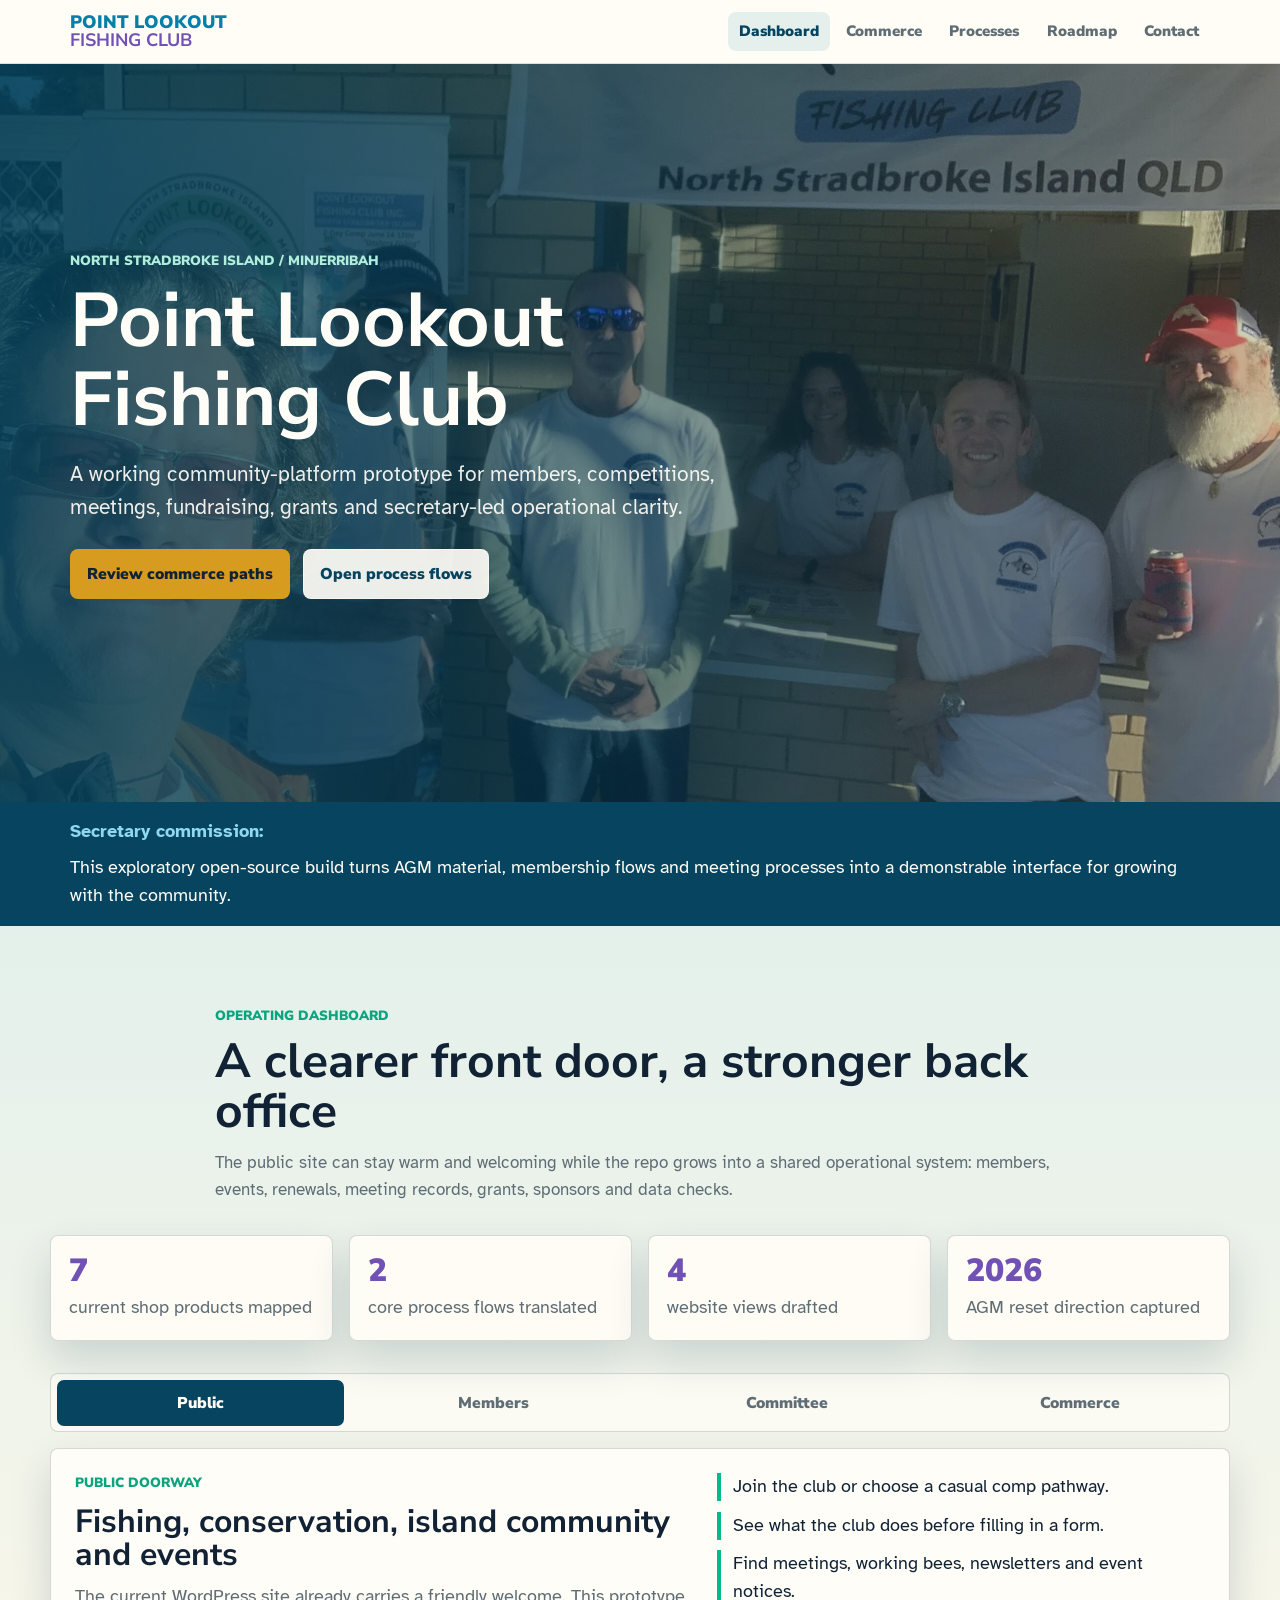
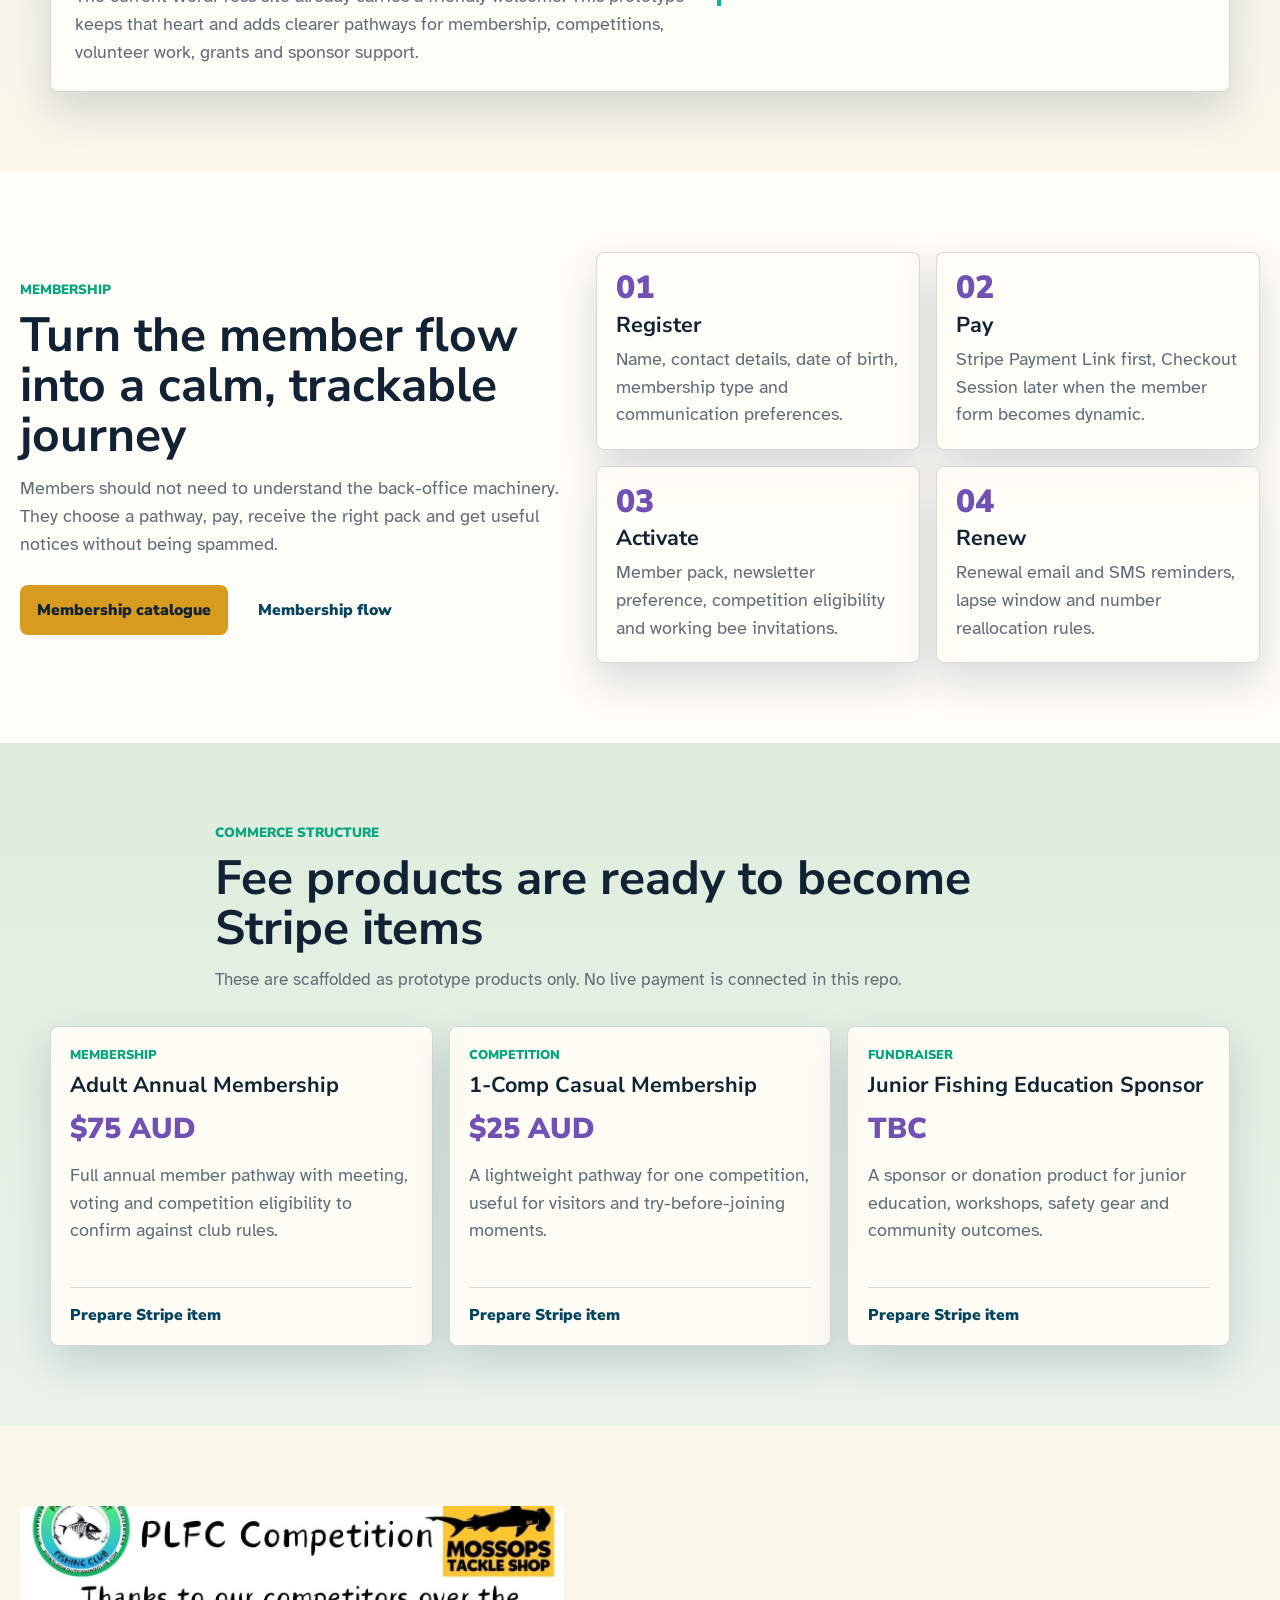
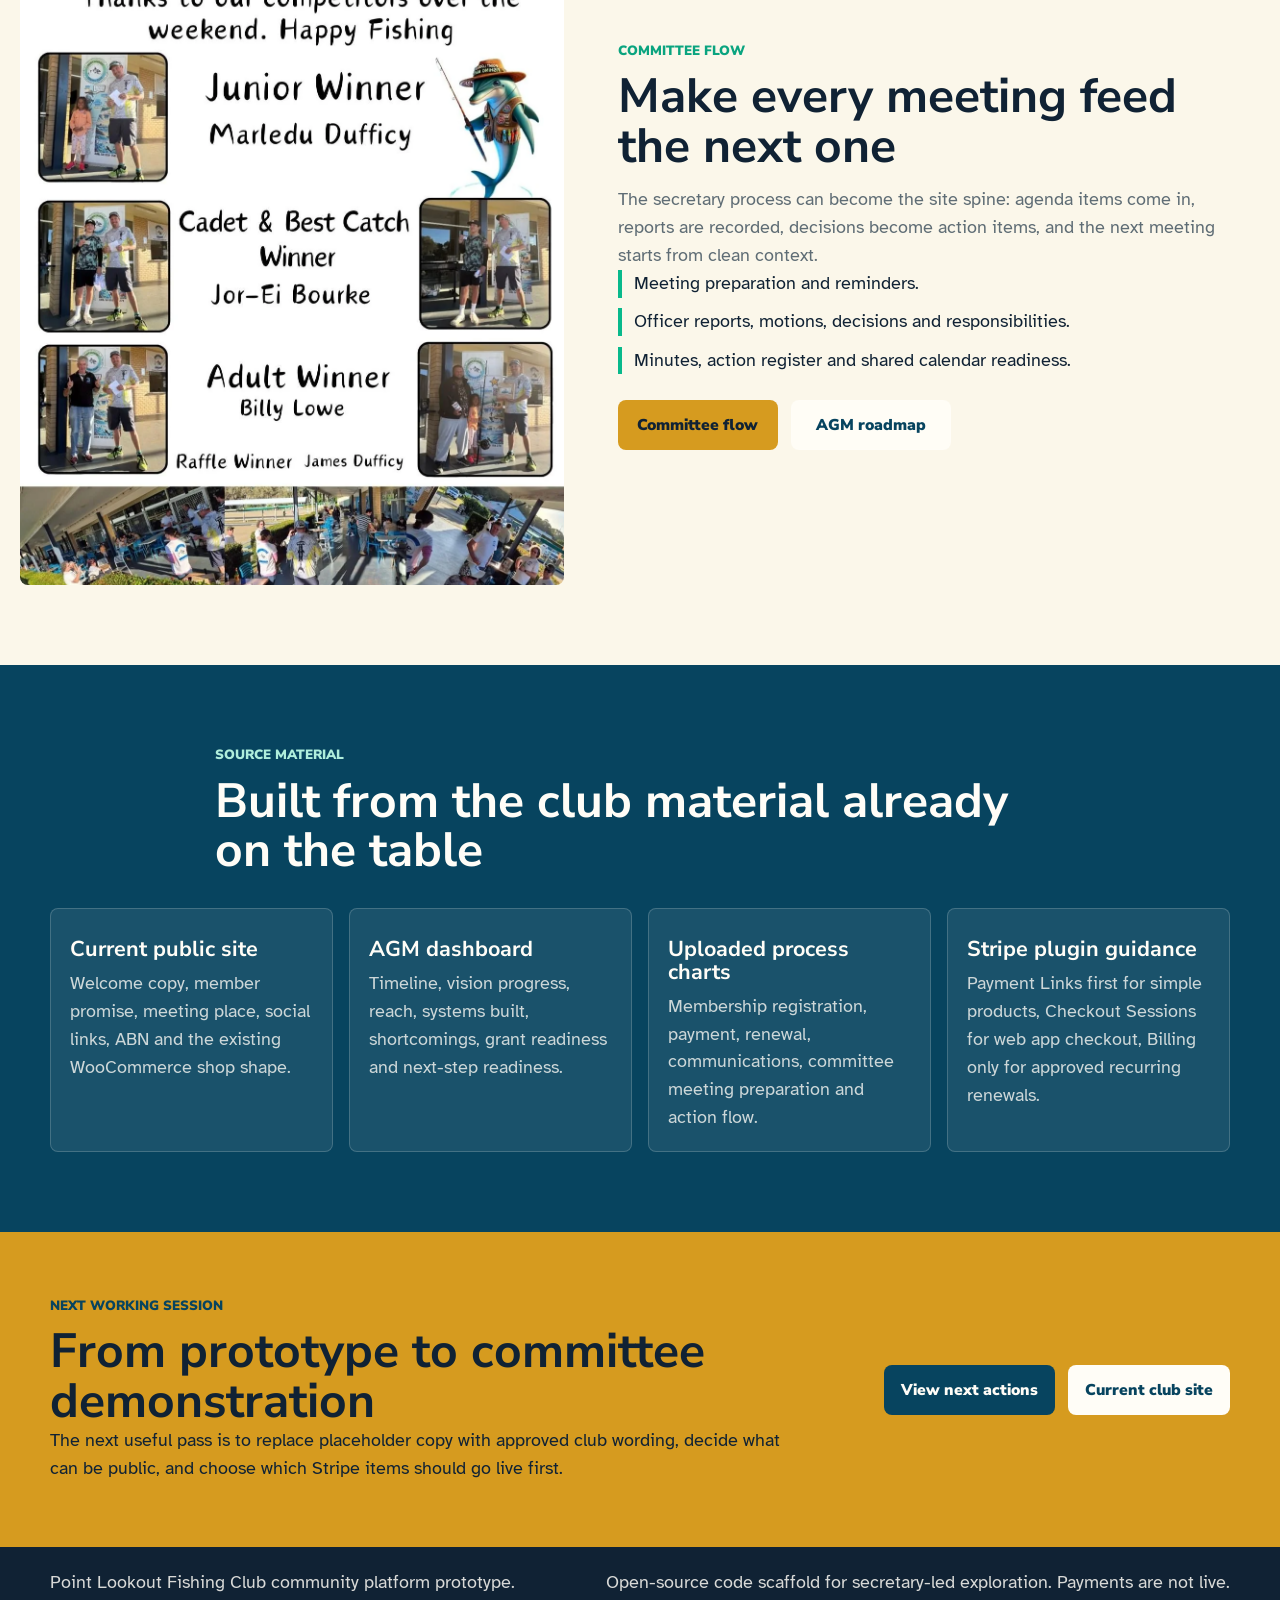
==== index.html @ b1368528 "Initial PLFC community platform prototype" ====
<!doctype html>
<html lang="en-AU">
  <head>
    <meta charset="utf-8">
    <meta name="viewport" content="width=device-width, initial-scale=1">
    <meta name="description" content="Exploratory open-source website prototype for Point Lookout Fishing Club, built around member journeys, committee flows, AGM data and Stripe-ready commerce pathways.">
    <meta property="og:title" content="Point Lookout Fishing Club Community Platform">
    <meta property="og:description" content="A daylight ocean and island governance prototype for membership, competitions, meetings, fundraising and community growth.">
    <meta property="og:image" content="assets/club-competition-morning.webp">
    <title>Point Lookout Fishing Club | Community Platform Prototype</title>
    <link rel="preconnect" href="https://fonts.googleapis.com">
    <link rel="preconnect" href="https://fonts.gstatic.com" crossorigin>
    <link href="https://fonts.googleapis.com/css2?family=Atkinson+Hyperlegible:wght@400;700&family=Nunito+Sans:wght@700;800;900&display=swap" rel="stylesheet">
    <link rel="stylesheet" href="styles.css">
  </head>
  <body>
    <a class="skip-link" href="#main">Skip to content</a>

    <header class="site-header">
      <nav class="nav" aria-label="Main navigation">
        <a class="brand-mark" href="index.html" aria-label="Point Lookout Fishing Club home">
          <span>Point Lookout</span>
          <strong>Fishing Club</strong>
        </a>
        <button class="nav-toggle" type="button" aria-expanded="false" aria-controls="nav-links">
          Menu
        </button>
        <div class="nav-links" id="nav-links">
          <a aria-current="page" href="index.html">Dashboard</a>
          <a href="commerce.html">Commerce</a>
          <a href="processes.html">Processes</a>
          <a href="roadmap.html">Roadmap</a>
          <a href="#contact">Contact</a>
        </div>
      </nav>
    </header>

    <main id="main">
      <section class="hero" aria-labelledby="hero-title">
        <img class="hero-image" src="assets/club-competition-morning.webp" alt="Point Lookout Fishing Club competition photo near the water" width="1800" height="1350">
        <div class="hero-shade" aria-hidden="true"></div>
        <div class="hero-copy">
          <p class="eyebrow">North Stradbroke Island / Minjerribah</p>
          <h1 id="hero-title">Point Lookout Fishing Club</h1>
          <p class="hero-lede">
            A working community-platform prototype for members, competitions, meetings, fundraising, grants and secretary-led operational clarity.
          </p>
          <div class="hero-actions" aria-label="Primary actions">
            <a class="button primary" href="commerce.html">Review commerce paths</a>
            <a class="button secondary" href="processes.html">Open process flows</a>
          </div>
        </div>
      </section>

      <section class="intro-band" aria-label="Prototype commission note">
        <div>
          <strong>Secretary commission:</strong>
          <span>This exploratory open-source build turns AGM material, membership flows and meeting processes into a demonstrable interface for growing with the community.</span>
        </div>
      </section>

      <section class="section dashboard-section" id="dashboard" aria-labelledby="dashboard-title">
        <div class="section-heading">
          <p class="eyebrow">Operating dashboard</p>
          <h2 id="dashboard-title">A clearer front door, a stronger back office</h2>
          <p>
            The public site can stay warm and welcoming while the repo grows into a shared operational system: members, events, renewals, meeting records, grants, sponsors and data checks.
          </p>
        </div>

        <div class="metric-strip" aria-label="Prototype summary metrics">
          <article>
            <span>7</span>
            <p>current shop products mapped</p>
          </article>
          <article>
            <span>2</span>
            <p>core process flows translated</p>
          </article>
          <article>
            <span>4</span>
            <p>website views drafted</p>
          </article>
          <article>
            <span>2026</span>
            <p>AGM reset direction captured</p>
          </article>
        </div>

        <div class="view-tabs" role="tablist" aria-label="Prototype views">
          <button id="tab-public" class="is-active" type="button" role="tab" aria-selected="true" aria-controls="view-public" data-view-tab="public">Public</button>
          <button id="tab-members" type="button" role="tab" aria-selected="false" aria-controls="view-members" data-view-tab="members">Members</button>
          <button id="tab-committee" type="button" role="tab" aria-selected="false" aria-controls="view-committee" data-view-tab="committee">Committee</button>
          <button id="tab-commerce" type="button" role="tab" aria-selected="false" aria-controls="view-commerce" data-view-tab="commerce">Commerce</button>
        </div>

        <div class="prototype-panels">
          <section id="view-public" class="prototype-panel" role="tabpanel" aria-labelledby="tab-public" data-view-panel="public">
            <div>
              <p class="eyebrow">Public doorway</p>
              <h3>Fishing, conservation, island community and events</h3>
              <p>
                The current WordPress site already carries a friendly welcome. This prototype keeps that heart and adds clearer pathways for membership, competitions, volunteer work, grants and sponsor support.
              </p>
            </div>
            <ul class="signal-list">
              <li>Join the club or choose a casual comp pathway.</li>
              <li>See what the club does before filling in a form.</li>
              <li>Find meetings, working bees, newsletters and event notices.</li>
            </ul>
          </section>

          <section id="view-members" class="prototype-panel" role="tabpanel" aria-labelledby="tab-members" data-view-panel="members" hidden>
            <div>
              <p class="eyebrow">Member journey</p>
              <h3>Registration, payment, profile, renewal and notices</h3>
              <p>
                The membership flow chart becomes a website journey: collect the right details once, take payment clearly, trigger the correct pack, and prepare renewals without manual chasing.
              </p>
            </div>
            <ul class="signal-list">
              <li>Adult, cadet, junior, social and casual comp pathways.</li>
              <li>Email and SMS readiness for renewals, birthday offers and meeting notices.</li>
              <li>Preferences for newsletters, volunteering and working bees.</li>
            </ul>
          </section>

          <section id="view-committee" class="prototype-panel" role="tabpanel" aria-labelledby="tab-committee" data-view-panel="committee" hidden>
            <div>
              <p class="eyebrow">Committee rhythm</p>
              <h3>Agenda, recording, minutes, actions and next meeting</h3>
              <p>
                The meeting flow becomes a repeatable secretary system: prepare the agenda, remind people, record decisions, assign responsibility and carry actions into the next meeting.
              </p>
            </div>
            <ul class="signal-list">
              <li>Agenda intake and previous minutes review.</li>
              <li>Quorum, reports, motions, decisions and action items.</li>
              <li>Shared calendar, task register and meeting pack path.</li>
            </ul>
          </section>

          <section id="view-commerce" class="prototype-panel" role="tabpanel" aria-labelledby="tab-commerce" data-view-panel="commerce" hidden>
            <div>
              <p class="eyebrow">Stripe-ready commerce</p>
              <h3>Memberships, comp fees, fundraisers and merch</h3>
              <p>
                The first commerce layer is intentionally simple: prepare clear products and Payment Link placeholders now, then add Checkout Sessions when forms and member records are ready.
              </p>
            </div>
            <ul class="signal-list">
              <li>Membership and casual competition products mapped from the current shop.</li>
              <li>Fundraising and merchandise pages ready for Stripe Prices.</li>
              <li>Renewals can grow into Billing subscriptions if the club wants automatic annual renewal.</li>
            </ul>
          </section>
        </div>
      </section>

      <section class="section split-section pale" aria-labelledby="member-title">
        <div class="split-copy">
          <p class="eyebrow">Membership</p>
          <h2 id="member-title">Turn the member flow into a calm, trackable journey</h2>
          <p>
            Members should not need to understand the back-office machinery. They choose a pathway, pay, receive the right pack and get useful notices without being spammed.
          </p>
          <div class="inline-actions">
            <a class="button primary" href="commerce.html#memberships">Membership catalogue</a>
            <a class="button secondary" href="processes.html#membership-flow">Membership flow</a>
          </div>
        </div>
        <div class="journey-steps" aria-label="Member journey summary">
          <article>
            <span>01</span>
            <h3>Register</h3>
            <p>Name, contact details, date of birth, membership type and communication preferences.</p>
          </article>
          <article>
            <span>02</span>
            <h3>Pay</h3>
            <p>Stripe Payment Link first, Checkout Session later when the member form becomes dynamic.</p>
          </article>
          <article>
            <span>03</span>
            <h3>Activate</h3>
            <p>Member pack, newsletter preference, competition eligibility and working bee invitations.</p>
          </article>
          <article>
            <span>04</span>
            <h3>Renew</h3>
            <p>Renewal email and SMS reminders, lapse window and number reallocation rules.</p>
          </article>
        </div>
      </section>

      <section class="section commerce-preview" aria-labelledby="commerce-title">
        <div class="section-heading">
          <p class="eyebrow">Commerce structure</p>
          <h2 id="commerce-title">Fee products are ready to become Stripe items</h2>
          <p>
            These are scaffolded as prototype products only. No live payment is connected in this repo.
          </p>
        </div>
        <div class="price-grid">
          <article class="price-item">
            <p class="category">Membership</p>
            <h3>Adult Annual Membership</h3>
            <p class="price">$75 AUD</p>
            <p>Full annual member pathway with meeting, voting and competition eligibility to confirm against club rules.</p>
            <button class="text-button" type="button" data-commerce-open data-product="Adult Annual Membership" data-price="$75 AUD" data-mode="Payment Link or Checkout Session" data-note="Map to a one-time Stripe Price first. Add Billing later only if annual auto-renewal is approved.">Prepare Stripe item</button>
          </article>
          <article class="price-item">
            <p class="category">Competition</p>
            <h3>1-Comp Casual Membership</h3>
            <p class="price">$25 AUD</p>
            <p>A lightweight pathway for one competition, useful for visitors and try-before-joining moments.</p>
            <button class="text-button" type="button" data-commerce-open data-product="1-Comp Casual Membership" data-price="$25 AUD" data-mode="Payment Link" data-note="Good first Stripe Payment Link candidate because it is simple and low-friction.">Prepare Stripe item</button>
          </article>
          <article class="price-item">
            <p class="category">Fundraiser</p>
            <h3>Junior Fishing Education Sponsor</h3>
            <p class="price">TBC</p>
            <p>A sponsor or donation product for junior education, workshops, safety gear and community outcomes.</p>
            <button class="text-button" type="button" data-commerce-open data-product="Junior Fishing Education Sponsor" data-price="Amount TBC" data-mode="Payment Link with adjustable donation option" data-note="Can start as fixed tiers, then become a donation-style Checkout Session when backend support is added.">Prepare Stripe item</button>
          </article>
        </div>
      </section>

      <section class="section split-section" aria-labelledby="meetings-title">
        <figure class="image-panel">
          <img src="assets/club-wrap-up.webp" alt="Point Lookout Fishing Club wrap-up visual" width="1131" height="1600" loading="lazy">
        </figure>
        <div class="split-copy">
          <p class="eyebrow">Committee flow</p>
          <h2 id="meetings-title">Make every meeting feed the next one</h2>
          <p>
            The secretary process can become the site spine: agenda items come in, reports are recorded, decisions become action items, and the next meeting starts from clean context.
          </p>
          <ul class="check-list">
            <li>Meeting preparation and reminders.</li>
            <li>Officer reports, motions, decisions and responsibilities.</li>
            <li>Minutes, action register and shared calendar readiness.</li>
          </ul>
          <div class="inline-actions">
            <a class="button primary" href="processes.html#meeting-flow">Committee flow</a>
            <a class="button secondary" href="roadmap.html">AGM roadmap</a>
          </div>
        </div>
      </section>

      <section class="section evidence-band" aria-labelledby="evidence-title">
        <div class="section-heading">
          <p class="eyebrow">Source material</p>
          <h2 id="evidence-title">Built from the club material already on the table</h2>
        </div>
        <div class="evidence-grid">
          <article>
            <h3>Current public site</h3>
            <p>Welcome copy, member promise, meeting place, social links, ABN and the existing WooCommerce shop shape.</p>
          </article>
          <article>
            <h3>AGM dashboard</h3>
            <p>Timeline, vision progress, reach, systems built, shortcomings, grant readiness and next-step readiness.</p>
          </article>
          <article>
            <h3>Uploaded process charts</h3>
            <p>Membership registration, payment, renewal, communications, committee meeting preparation and action flow.</p>
          </article>
          <article>
            <h3>Stripe plugin guidance</h3>
            <p>Payment Links first for simple products, Checkout Sessions for web app checkout, Billing only for approved recurring renewals.</p>
          </article>
        </div>
      </section>

      <section class="contact-section" id="contact" aria-labelledby="contact-title">
        <div>
          <p class="eyebrow">Next working session</p>
          <h2 id="contact-title">From prototype to committee demonstration</h2>
          <p>
            The next useful pass is to replace placeholder copy with approved club wording, decide what can be public, and choose which Stripe items should go live first.
          </p>
        </div>
        <div class="contact-actions">
          <a class="button primary" href="roadmap.html#next-actions">View next actions</a>
          <a class="button secondary" href="https://pointlookoutfishingclub.com" target="_blank" rel="noopener noreferrer">Current club site</a>
        </div>
      </section>
    </main>

    <dialog class="commerce-dialog" id="commerce-dialog" aria-labelledby="commerce-dialog-title">
      <form method="dialog" class="dialog-panel">
        <button class="dialog-close" value="close" aria-label="Close commerce setup note">x</button>
        <p class="eyebrow">Stripe setup note</p>
        <h2 id="commerce-dialog-title">Product</h2>
        <p class="dialog-price" id="commerce-dialog-price"></p>
        <p id="commerce-dialog-mode"></p>
        <p id="commerce-dialog-note"></p>
        <div class="inline-actions">
          <a class="button primary" href="commerce.html">Open commerce page</a>
          <button class="button secondary" type="button" data-copy-commerce>Copy setup note</button>
        </div>
      </form>
    </dialog>

    <footer class="site-footer">
      <p>Point Lookout Fishing Club community platform prototype.</p>
      <p>Open-source code scaffold for secretary-led exploration. Payments are not live.</p>
    </footer>

    <button class="to-top" type="button" data-to-top aria-label="Back to top">Top</button>
    <script src="script.js"></script>
  </body>
</html>
---- styles.css ----
:root {
  --ink: #102234;
  --deep-ocean: #07445f;
  --ocean: #047fa8;
  --sky: #8fd8ee;
  --reef: #0aa47f;
  --emerald: #08b98b;
  --floral: #507f59;
  --purple: #7251b5;
  --gold: #d69b1f;
  --sand: #fbf7ea;
  --shell: #fffdf7;
  --titanium: #5f6d75;
  --line: rgba(16, 34, 52, 0.16);
  --shadow: 0 18px 42px rgba(9, 46, 65, 0.16);
  --heading: "Nunito Sans", "Avenir Next", Arial, sans-serif;
  --body: "Atkinson Hyperlegible", "Source Sans 3", Arial, sans-serif;
  --max-width: 1180px;
}

* {
  box-sizing: border-box;
}

html {
  scroll-behavior: smooth;
}

body {
  margin: 0;
  background: var(--sand);
  color: var(--ink);
  font-family: var(--body);
  font-size: 18px;
  line-height: 1.55;
}

body::selection {
  background: var(--gold);
  color: var(--ink);
}

img {
  display: block;
  height: auto;
  max-width: 100%;
}

a {
  color: inherit;
}

[hidden] {
  display: none !important;
}

.skip-link {
  background: var(--gold);
  color: var(--ink);
  font-weight: 700;
  left: 1rem;
  padding: 0.7rem 0.9rem;
  position: absolute;
  top: -4rem;
  z-index: 30;
}

.skip-link:focus {
  top: 1rem;
}

.site-header {
  background: rgba(255, 253, 247, 0.94);
  border-bottom: 1px solid rgba(16, 34, 52, 0.14);
  position: sticky;
  top: 0;
  z-index: 20;
}

.nav {
  align-items: center;
  display: flex;
  gap: 1.2rem;
  justify-content: space-between;
  margin: 0 auto;
  max-width: var(--max-width);
  padding: 0.75rem 1.25rem;
}

.brand-mark {
  color: var(--ink);
  display: grid;
  font-family: var(--heading);
  font-weight: 900;
  line-height: 0.96;
  text-decoration: none;
  text-transform: uppercase;
}

.brand-mark span {
  color: var(--ocean);
}

.brand-mark strong {
  color: var(--purple);
}

.nav-links {
  align-items: center;
  display: flex;
  flex-wrap: wrap;
  gap: 0.3rem;
}

.nav-links a {
  border-radius: 8px;
  color: var(--titanium);
  font-family: var(--heading);
  font-size: 0.94rem;
  font-weight: 900;
  padding: 0.5rem 0.7rem;
  text-decoration: none;
}

.nav-links a:hover,
.nav-links a:focus,
.nav-links a[aria-current="page"] {
  background: rgba(4, 127, 168, 0.1);
  color: var(--deep-ocean);
}

.nav-toggle {
  background: var(--shell);
  border: 1px solid var(--line);
  border-radius: 8px;
  color: var(--ink);
  display: none;
  font-family: var(--heading);
  font-weight: 900;
  padding: 0.55rem 0.8rem;
}

.hero {
  align-items: center;
  display: grid;
  min-height: 82svh;
  overflow: hidden;
  position: relative;
}

.hero-image,
.hero-shade {
  height: 100%;
  inset: 0;
  position: absolute;
  width: 100%;
}

.hero-image {
  object-fit: cover;
}

.hero-shade {
  background:
    linear-gradient(90deg, rgba(4, 68, 95, 0.82), rgba(4, 68, 95, 0.45) 48%, rgba(251, 247, 234, 0.12)),
    linear-gradient(0deg, rgba(16, 34, 52, 0.32), rgba(16, 34, 52, 0.12));
}

.hero-copy {
  color: var(--shell);
  margin: 0 auto;
  max-width: var(--max-width);
  padding: 5rem 1.25rem 6rem;
  position: relative;
  width: 100%;
  z-index: 1;
}

.hero-copy > * {
  max-width: 700px;
}

.eyebrow {
  color: var(--reef);
  font-family: var(--heading);
  font-size: 0.84rem;
  font-weight: 900;
  letter-spacing: 0;
  margin: 0 0 0.65rem;
  text-transform: uppercase;
}

.hero .eyebrow,
.page-hero .eyebrow {
  color: #afeedc;
}

h1,
h2,
h3 {
  font-family: var(--heading);
  letter-spacing: 0;
  line-height: 1.04;
  margin: 0;
}

h1 {
  font-size: 4.75rem;
}

h2 {
  font-size: 3rem;
}

h3 {
  font-size: 1.35rem;
}

p {
  margin: 0;
}

.hero-lede {
  color: rgba(255, 253, 247, 0.92);
  font-size: 1.32rem;
  margin-top: 1.1rem;
}

.hero-actions,
.inline-actions {
  align-items: center;
  display: flex;
  flex-wrap: wrap;
  gap: 0.8rem;
  margin-top: 1.6rem;
}

.button {
  align-items: center;
  border: 1px solid transparent;
  border-radius: 8px;
  cursor: pointer;
  display: inline-flex;
  font-family: var(--heading);
  font-size: 0.98rem;
  font-weight: 900;
  justify-content: center;
  min-height: 48px;
  min-width: 10rem;
  padding: 0.75rem 1rem;
  text-decoration: none;
}

.button.primary {
  background: var(--gold);
  color: var(--ink);
}

.button.secondary {
  background: rgba(255, 253, 247, 0.92);
  border-color: rgba(255, 253, 247, 0.55);
  color: var(--deep-ocean);
}

.button:hover,
.button:focus,
.text-button:hover,
.text-button:focus {
  transform: translateY(-1px);
}

.intro-band {
  background: var(--deep-ocean);
  color: var(--shell);
}

.intro-band div {
  align-items: center;
  display: flex;
  flex-wrap: wrap;
  gap: 0.5rem;
  margin: 0 auto;
  max-width: var(--max-width);
  padding: 1rem 1.25rem;
}

.intro-band strong {
  color: var(--sky);
}

.section {
  padding: 5rem 1.25rem;
}

.section > * {
  margin-left: auto;
  margin-right: auto;
  max-width: var(--max-width);
}

.section-heading {
  margin-bottom: 2rem;
  max-width: 850px;
}

.section-heading p:not(.eyebrow) {
  color: var(--titanium);
  font-size: 1.08rem;
  margin-top: 0.8rem;
}

.pale {
  background: var(--shell);
}

.dashboard-section {
  background:
    linear-gradient(180deg, rgba(143, 216, 238, 0.22), rgba(251, 247, 234, 0)),
    var(--sand);
}

.metric-strip {
  display: grid;
  gap: 1rem;
  grid-template-columns: repeat(4, minmax(0, 1fr));
  margin-bottom: 2rem;
}

.metric-strip article,
.method-grid article,
.flow-columns article,
.meeting-lanes article,
.automation-grid article,
.evidence-grid article,
.pillar-grid article,
.journey-steps article,
.price-item {
  background: rgba(255, 253, 247, 0.9);
  border: 1px solid var(--line);
  border-radius: 8px;
  box-shadow: var(--shadow);
}

.metric-strip article {
  padding: 1.15rem;
}

.metric-strip span,
.flow-columns span,
.method-grid span,
.pillar-grid span,
.journey-steps span {
  color: var(--purple);
  display: block;
  font-family: var(--heading);
  font-size: 2rem;
  font-weight: 900;
  line-height: 1;
}

.metric-strip p {
  color: var(--titanium);
  margin-top: 0.45rem;
}

.view-tabs {
  background: rgba(255, 253, 247, 0.72);
  border: 1px solid var(--line);
  border-radius: 8px;
  display: flex;
  flex-wrap: wrap;
  gap: 0.35rem;
  margin-bottom: 1rem;
  padding: 0.35rem;
}

.view-tabs button {
  background: transparent;
  border: 0;
  border-radius: 7px;
  color: var(--titanium);
  cursor: pointer;
  flex: 1 1 10rem;
  font-family: var(--heading);
  font-size: 0.98rem;
  font-weight: 900;
  min-height: 46px;
  padding: 0.7rem 0.9rem;
}

.view-tabs button.is-active,
.view-tabs button[aria-selected="true"] {
  background: var(--deep-ocean);
  color: var(--shell);
}

.prototype-panel {
  align-items: start;
  background: var(--shell);
  border: 1px solid var(--line);
  border-radius: 8px;
  box-shadow: var(--shadow);
  display: grid;
  gap: 1.5rem;
  grid-template-columns: minmax(0, 0.95fr) minmax(280px, 0.75fr);
  padding: 1.5rem;
}

.prototype-panel h3 {
  font-size: 2rem;
}

.prototype-panel p:not(.eyebrow) {
  color: var(--titanium);
  margin-top: 0.75rem;
}

.signal-list,
.check-list,
.meeting-lanes ul {
  display: grid;
  gap: 0.65rem;
  list-style: none;
  margin: 0;
  padding: 0;
}

.signal-list li,
.check-list li,
.meeting-lanes li {
  border-left: 4px solid var(--emerald);
  padding-left: 0.75rem;
}

.split-section {
  align-items: center;
  display: grid;
  gap: 2rem;
  grid-template-columns: minmax(0, 0.9fr) minmax(320px, 1.1fr);
}

.split-copy {
  max-width: 620px;
}

.split-copy p:not(.eyebrow) {
  color: var(--titanium);
  margin-top: 0.9rem;
}

.journey-steps,
.price-grid,
.catalogue-grid,
.method-grid,
.flow-columns,
.meeting-lanes,
.automation-grid,
.evidence-grid,
.pillar-grid {
  display: grid;
  gap: 1rem;
}

.journey-steps {
  grid-template-columns: repeat(2, minmax(0, 1fr));
}

.journey-steps article,
.method-grid article,
.flow-columns article,
.meeting-lanes article,
.automation-grid article,
.evidence-grid article,
.pillar-grid article {
  padding: 1.2rem;
}

.journey-steps h3,
.method-grid h3,
.flow-columns h3,
.meeting-lanes h3,
.automation-grid h3,
.evidence-grid h3,
.pillar-grid h3 {
  margin-top: 0.6rem;
}

.journey-steps p,
.method-grid p,
.flow-columns p,
.meeting-lanes p,
.automation-grid p,
.evidence-grid p,
.pillar-grid p {
  color: var(--titanium);
  margin-top: 0.6rem;
}

.commerce-preview {
  background: linear-gradient(180deg, rgba(10, 164, 127, 0.12), rgba(143, 216, 238, 0.15));
}

.price-grid {
  grid-template-columns: repeat(3, minmax(0, 1fr));
}

.catalogue-grid {
  grid-template-columns: repeat(3, minmax(0, 1fr));
}

.price-item {
  display: flex;
  flex-direction: column;
  min-height: 320px;
  padding: 1.2rem;
}

.category {
  color: var(--reef);
  font-family: var(--heading);
  font-size: 0.8rem;
  font-weight: 900;
  margin: 0 0 0.5rem;
  text-transform: uppercase;
}

.price {
  color: var(--purple);
  font-family: var(--heading);
  font-size: 1.8rem;
  font-weight: 900;
  margin: 0.65rem 0;
}

.price-item p:not(.category):not(.price) {
  color: var(--titanium);
}

.text-button {
  background: transparent;
  border: 0;
  border-top: 1px solid var(--line);
  color: var(--deep-ocean);
  cursor: pointer;
  font-family: var(--heading);
  font-size: 0.98rem;
  font-weight: 900;
  margin-top: auto;
  padding: 1rem 0 0;
  text-align: left;
}

.image-panel {
  border-radius: 8px;
  margin: 0;
  overflow: hidden;
}

.image-panel img {
  aspect-ratio: 4 / 5;
  height: 100%;
  object-fit: cover;
  width: 100%;
}

.evidence-band {
  background: var(--deep-ocean);
  color: var(--shell);
}

.evidence-band .eyebrow {
  color: #afeedc;
}

.evidence-band .section-heading p:not(.eyebrow),
.evidence-band .evidence-grid p {
  color: rgba(255, 253, 247, 0.78);
}

.evidence-grid {
  grid-template-columns: repeat(4, minmax(0, 1fr));
}

.evidence-grid article {
  background: rgba(255, 253, 247, 0.08);
  border-color: rgba(255, 253, 247, 0.18);
  box-shadow: none;
}

.contact-section {
  align-items: center;
  background: var(--gold);
  display: grid;
  gap: 2rem;
  grid-template-columns: minmax(0, 1fr) auto;
  padding: 4rem max(1.25rem, calc((100vw - var(--max-width)) / 2));
}

.contact-section .eyebrow {
  color: var(--deep-ocean);
}

.contact-section p:not(.eyebrow) {
  max-width: 760px;
}

.contact-actions {
  align-items: center;
  display: flex;
  flex-wrap: wrap;
  gap: 0.8rem;
  justify-content: flex-end;
}

.contact-section .button.primary {
  background: var(--deep-ocean);
  color: var(--shell);
}

.contact-section .button.secondary {
  background: var(--shell);
  color: var(--deep-ocean);
}

.page-hero {
  background: var(--deep-ocean);
  color: var(--shell);
  padding: 5rem 1.25rem;
}

.page-hero > div {
  margin: 0 auto;
  max-width: var(--max-width);
}

.page-hero h1 {
  max-width: 860px;
}

.page-hero p:not(.eyebrow) {
  color: rgba(255, 253, 247, 0.86);
  font-size: 1.18rem;
  margin-top: 1rem;
  max-width: 760px;
}

.commerce-hero {
  background:
    linear-gradient(90deg, rgba(7, 68, 95, 0.94), rgba(80, 127, 89, 0.86)),
    var(--deep-ocean);
}

.process-hero {
  background:
    linear-gradient(90deg, rgba(7, 68, 95, 0.95), rgba(114, 81, 181, 0.78)),
    var(--deep-ocean);
}

.roadmap-hero {
  background:
    linear-gradient(90deg, rgba(7, 68, 95, 0.94), rgba(214, 155, 31, 0.65)),
    var(--deep-ocean);
}

.commerce-method {
  background: var(--sand);
}

.method-grid {
  grid-template-columns: repeat(3, minmax(0, 1fr));
}

.flow-columns {
  grid-template-columns: repeat(4, minmax(0, 1fr));
}

.wide-evidence {
  background: var(--shell);
  border: 1px solid var(--line);
  border-radius: 8px;
  box-shadow: var(--shadow);
  margin-top: 2rem;
  overflow: hidden;
}

.wide-evidence img {
  width: 100%;
}

.wide-evidence figcaption {
  color: var(--titanium);
  font-size: 0.92rem;
  padding: 0.85rem 1rem 1rem;
}

.meeting-lanes {
  grid-template-columns: repeat(3, minmax(0, 1fr));
}

.automation-grid {
  grid-template-columns: repeat(3, minmax(0, 1fr));
}

.pillar-grid {
  grid-template-columns: repeat(4, minmax(0, 1fr));
}

.action-list {
  display: grid;
  gap: 0.85rem;
  list-style-position: inside;
  margin-bottom: 0;
  margin-top: 0;
  padding: 0;
}

.action-list li {
  background: var(--shell);
  border: 1px solid var(--line);
  border-radius: 8px;
  box-shadow: var(--shadow);
  padding: 1rem;
}

.action-list strong {
  color: var(--deep-ocean);
  font-family: var(--heading);
}

.commerce-dialog {
  border: 0;
  border-radius: 8px;
  max-width: 620px;
  padding: 0;
  width: min(620px, calc(100vw - 2rem));
}

.commerce-dialog::backdrop {
  background: rgba(16, 34, 52, 0.58);
}

.dialog-panel {
  background: var(--shell);
  color: var(--ink);
  padding: 1.4rem;
  position: relative;
}

.dialog-panel p:not(.eyebrow) {
  color: var(--titanium);
  margin-top: 0.75rem;
}

.dialog-price {
  color: var(--purple) !important;
  font-family: var(--heading);
  font-size: 1.45rem;
  font-weight: 900;
}

.dialog-close {
  background: var(--sand);
  border: 1px solid var(--line);
  border-radius: 8px;
  color: var(--ink);
  cursor: pointer;
  font-family: var(--heading);
  font-weight: 900;
  height: 40px;
  position: absolute;
  right: 1rem;
  top: 1rem;
  width: 40px;
}

.site-footer {
  background: var(--ink);
  color: rgba(255, 253, 247, 0.84);
  display: flex;
  flex-wrap: wrap;
  gap: 0.8rem 1.5rem;
  justify-content: space-between;
  padding: 1.4rem max(1.25rem, calc((100vw - var(--max-width)) / 2));
}

.site-footer p {
  margin: 0;
}

.to-top {
  background: var(--deep-ocean);
  border: 1px solid rgba(255, 253, 247, 0.28);
  border-radius: 8px;
  bottom: 1rem;
  color: var(--shell);
  cursor: pointer;
  font-family: var(--heading);
  font-weight: 900;
  opacity: 0;
  padding: 0.65rem 0.85rem;
  pointer-events: none;
  position: fixed;
  right: 1rem;
  transition: opacity 160ms ease;
  z-index: 15;
}

.to-top.is-visible {
  opacity: 1;
  pointer-events: auto;
}

@media (max-width: 980px) {
  h1 {
    font-size: 3.5rem;
  }

  h2 {
    font-size: 2.35rem;
  }

  .metric-strip,
  .price-grid,
  .catalogue-grid,
  .method-grid,
  .flow-columns,
  .meeting-lanes,
  .automation-grid,
  .evidence-grid,
  .pillar-grid {
    grid-template-columns: repeat(2, minmax(0, 1fr));
  }

  .split-section,
  .prototype-panel,
  .contact-section {
    grid-template-columns: 1fr;
  }

  .contact-actions {
    justify-content: flex-start;
  }
}

@media (max-width: 720px) {
  body {
    font-size: 16px;
  }

  h1 {
    font-size: 2.5rem;
  }

  h2 {
    font-size: 2rem;
  }

  .nav {
    align-items: start;
  }

  .nav-toggle {
    display: inline-flex;
  }

  .nav-links {
    background: var(--shell);
    border: 1px solid var(--line);
    border-radius: 8px;
    box-shadow: var(--shadow);
    display: none;
    flex-direction: column;
    left: 1rem;
    padding: 0.6rem;
    position: absolute;
    right: 1rem;
    top: 4.4rem;
  }

  .nav-links.is-open {
    display: flex;
  }

  .nav-links a {
    width: 100%;
  }

  .hero {
    min-height: 74svh;
  }

  .hero-copy {
    padding-bottom: 4.5rem;
    padding-top: 4rem;
  }

  .hero-lede,
  .page-hero p:not(.eyebrow) {
    font-size: 1.04rem;
  }

  .section,
  .page-hero {
    padding-bottom: 3.25rem;
    padding-top: 3.25rem;
  }

  .metric-strip,
  .price-grid,
  .catalogue-grid,
  .method-grid,
  .flow-columns,
  .meeting-lanes,
  .automation-grid,
  .evidence-grid,
  .pillar-grid,
  .journey-steps {
    grid-template-columns: 1fr;
  }

  .button {
    width: 100%;
  }

  .inline-actions {
    width: 100%;
  }

  .site-footer {
    display: grid;
  }
}
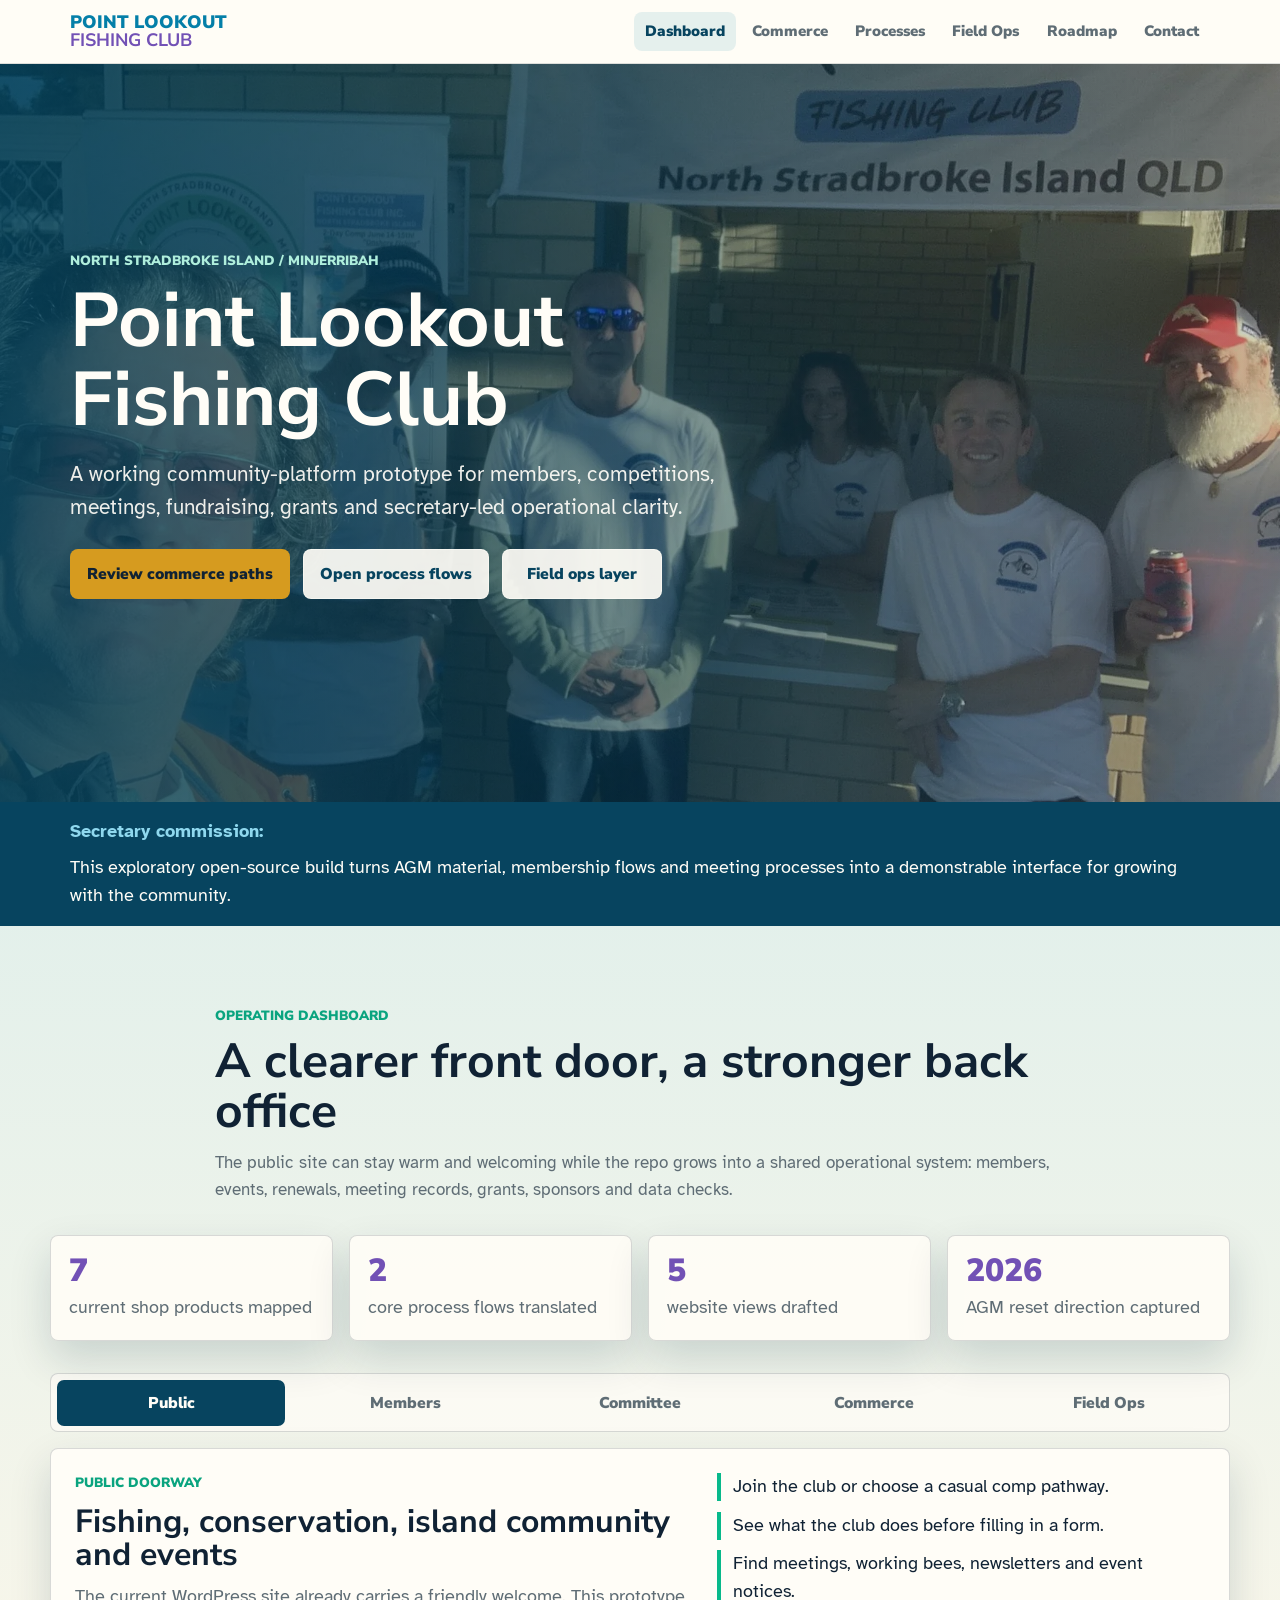
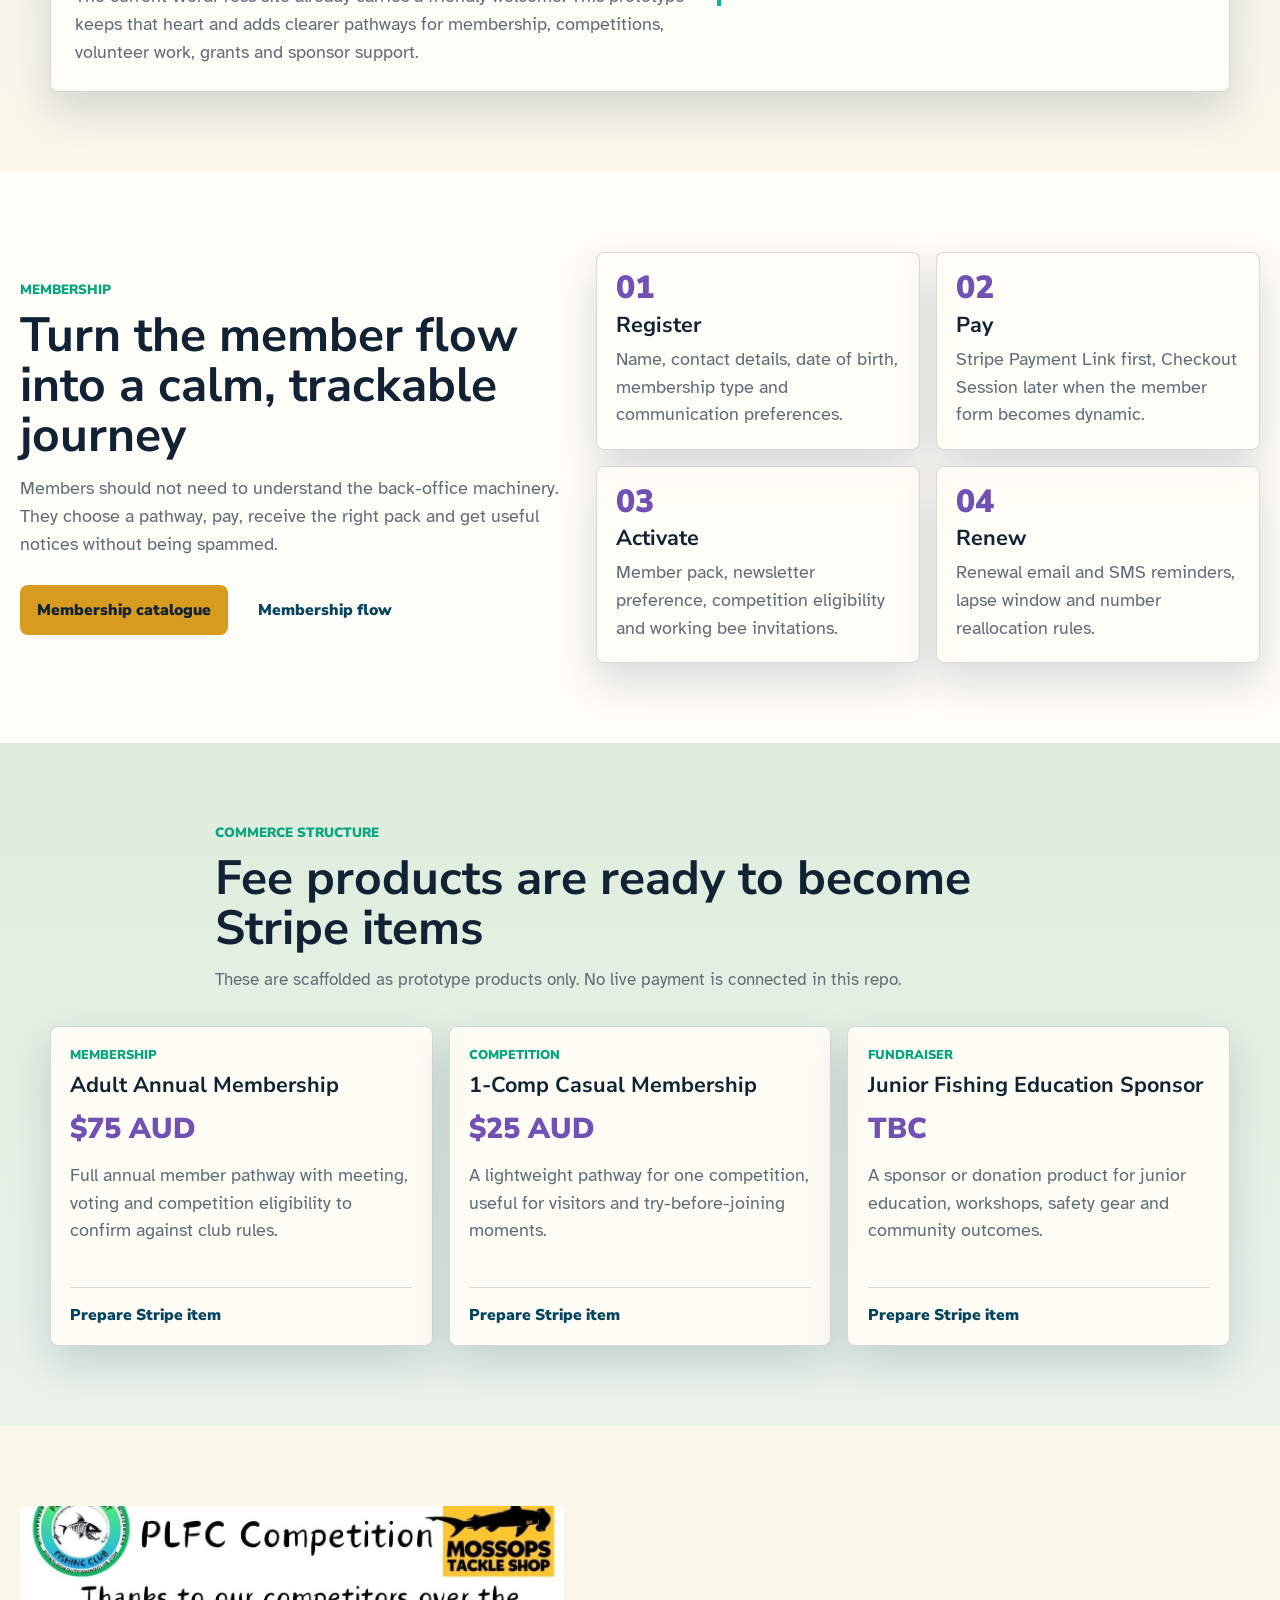
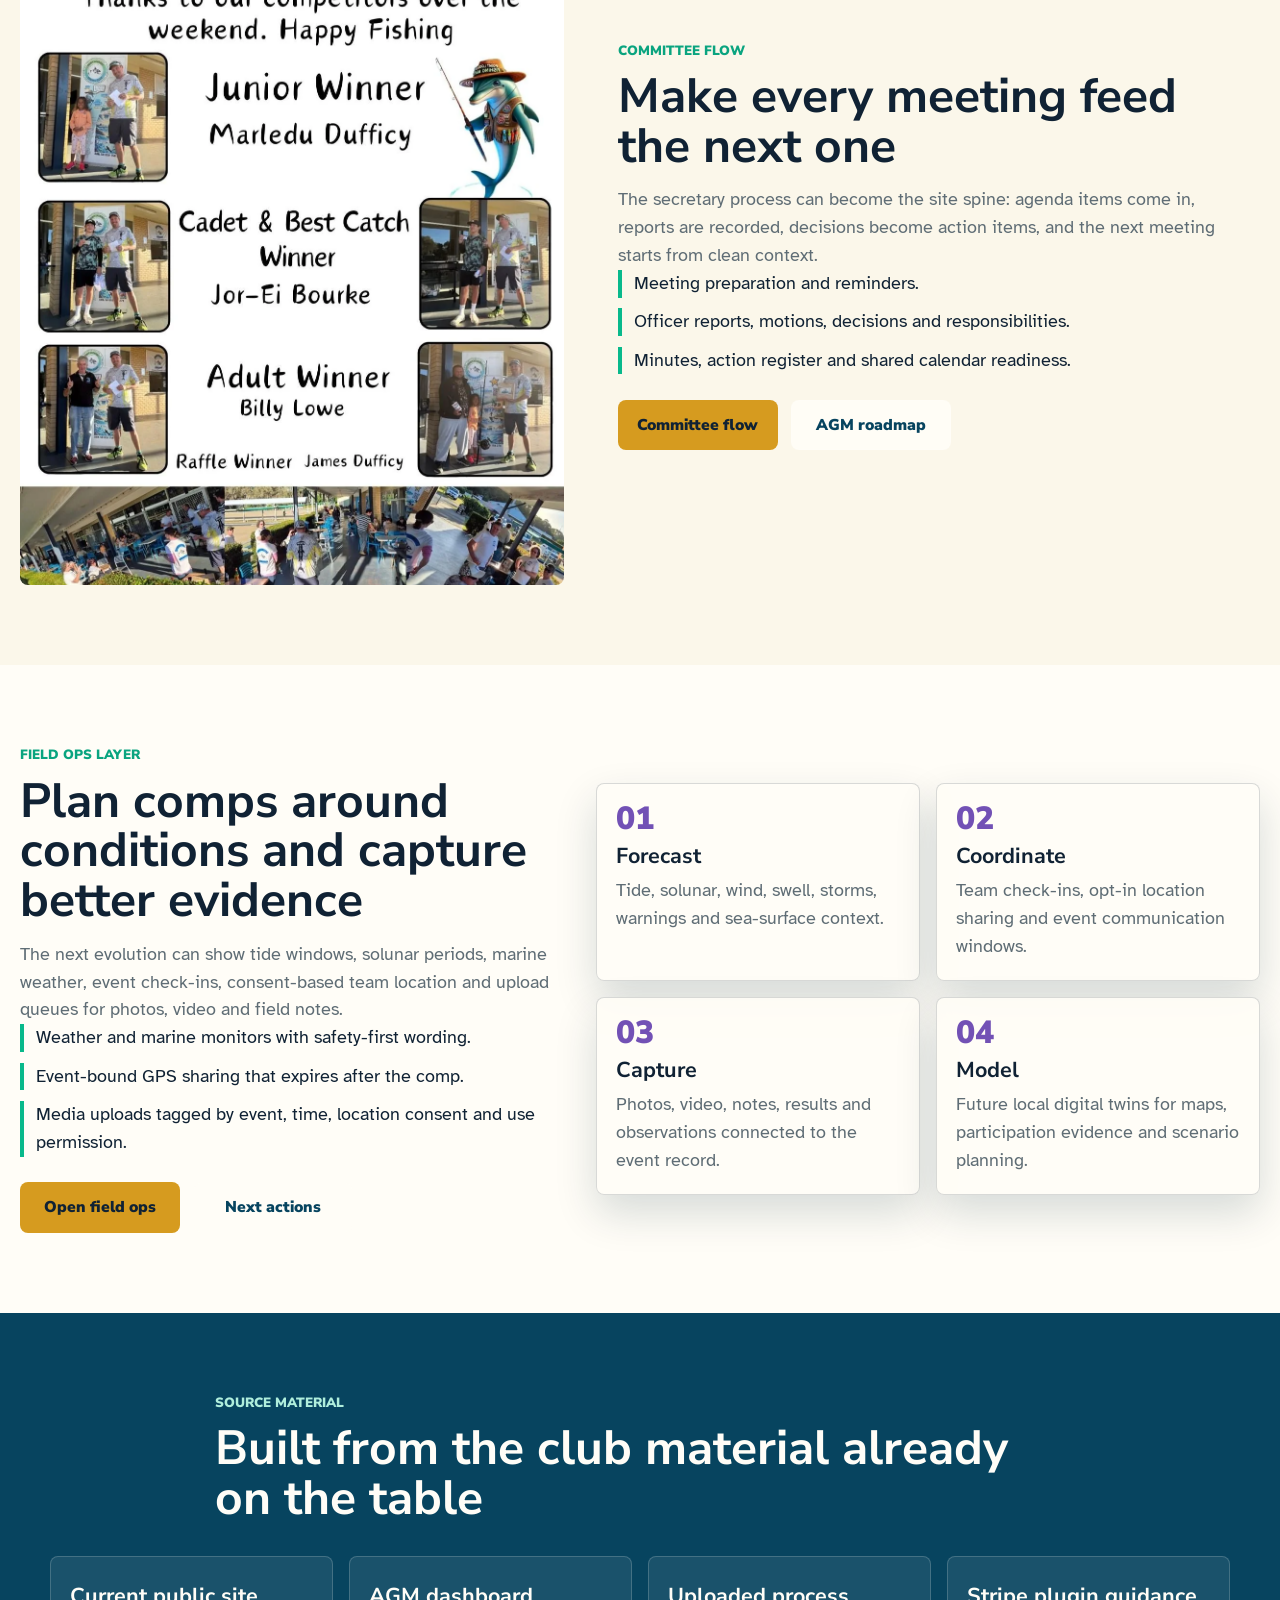
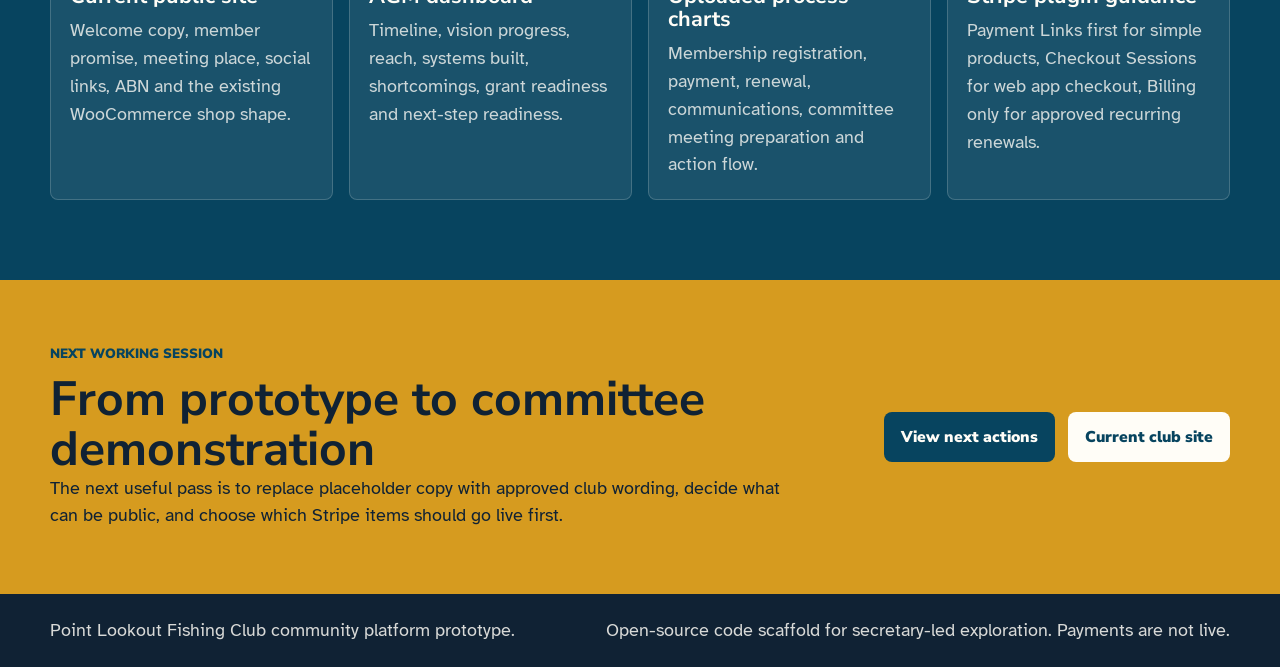
==== commit a2944b37: "Add field ops visual data layer" ====
--- a/index.html
+++ b/index.html
@@ -29,6 +29,7 @@
           <a aria-current="page" href="index.html">Dashboard</a>
           <a href="commerce.html">Commerce</a>
           <a href="processes.html">Processes</a>
+          <a href="field-ops.html">Field Ops</a>
           <a href="roadmap.html">Roadmap</a>
           <a href="#contact">Contact</a>
         </div>
@@ -48,6 +49,7 @@
           <div class="hero-actions" aria-label="Primary actions">
             <a class="button primary" href="commerce.html">Review commerce paths</a>
             <a class="button secondary" href="processes.html">Open process flows</a>
+            <a class="button secondary" href="field-ops.html">Field ops layer</a>
           </div>
         </div>
       </section>
@@ -78,7 +80,7 @@
             <p>core process flows translated</p>
           </article>
           <article>
-            <span>4</span>
+            <span>5</span>
             <p>website views drafted</p>
           </article>
           <article>
@@ -92,6 +94,7 @@
           <button id="tab-members" type="button" role="tab" aria-selected="false" aria-controls="view-members" data-view-tab="members">Members</button>
           <button id="tab-committee" type="button" role="tab" aria-selected="false" aria-controls="view-committee" data-view-tab="committee">Committee</button>
           <button id="tab-commerce" type="button" role="tab" aria-selected="false" aria-controls="view-commerce" data-view-tab="commerce">Commerce</button>
+          <button id="tab-field" type="button" role="tab" aria-selected="false" aria-controls="view-field" data-view-tab="field">Field Ops</button>
         </div>
 
         <div class="prototype-panels">
@@ -152,6 +155,21 @@
               <li>Membership and casual competition products mapped from the current shop.</li>
               <li>Fundraising and merchandise pages ready for Stripe Prices.</li>
               <li>Renewals can grow into Billing subscriptions if the club wants automatic annual renewal.</li>
+            </ul>
+          </section>
+
+          <section id="view-field" class="prototype-panel" role="tabpanel" aria-labelledby="tab-field" data-view-panel="field" hidden>
+            <div>
+              <p class="eyebrow">Field ops and data</p>
+              <h3>Solunar, tide, weather, team location and media capture</h3>
+              <p>
+                A future field layer can combine tide windows, weather monitors, opt-in team GPS and competition media uploads into a useful record for safety, storytelling and later local digital-twin mapping.
+              </p>
+            </div>
+            <ul class="signal-list">
+              <li>Solunar and tide calendar as planning context, not navigation advice.</li>
+              <li>Weather watch for wind, swell, warnings, storms, rain and sea conditions.</li>
+              <li>Consent-based location sharing and media uploads for competition records.</li>
             </ul>
           </section>
         </div>
@@ -245,6 +263,47 @@
             <a class="button primary" href="processes.html#meeting-flow">Committee flow</a>
             <a class="button secondary" href="roadmap.html">AGM roadmap</a>
           </div>
+        </div>
+      </section>
+
+      <section class="section split-section pale" aria-labelledby="field-title">
+        <div class="split-copy">
+          <p class="eyebrow">Field ops layer</p>
+          <h2 id="field-title">Plan comps around conditions and capture better evidence</h2>
+          <p>
+            The next evolution can show tide windows, solunar periods, marine weather, event check-ins, consent-based team location and upload queues for photos, video and field notes.
+          </p>
+          <ul class="check-list">
+            <li>Weather and marine monitors with safety-first wording.</li>
+            <li>Event-bound GPS sharing that expires after the comp.</li>
+            <li>Media uploads tagged by event, time, location consent and use permission.</li>
+          </ul>
+          <div class="inline-actions">
+            <a class="button primary" href="field-ops.html">Open field ops</a>
+            <a class="button secondary" href="roadmap.html#next-actions">Next actions</a>
+          </div>
+        </div>
+        <div class="journey-steps" aria-label="Field ops summary">
+          <article>
+            <span>01</span>
+            <h3>Forecast</h3>
+            <p>Tide, solunar, wind, swell, storms, warnings and sea-surface context.</p>
+          </article>
+          <article>
+            <span>02</span>
+            <h3>Coordinate</h3>
+            <p>Team check-ins, opt-in location sharing and event communication windows.</p>
+          </article>
+          <article>
+            <span>03</span>
+            <h3>Capture</h3>
+            <p>Photos, video, notes, results and observations connected to the event record.</p>
+          </article>
+          <article>
+            <span>04</span>
+            <h3>Model</h3>
+            <p>Future local digital twins for maps, participation evidence and scenario planning.</p>
+          </article>
         </div>
       </section>
 
--- a/styles.css
+++ b/styles.css
@@ -930,3 +930,248 @@
     display: grid;
   }
 }
+
+.field-hero {
+  background:
+    linear-gradient(90deg, rgba(7, 68, 95, 0.95), rgba(8, 185, 139, 0.66)),
+    var(--deep-ocean);
+}
+
+.safety-strip {
+  background: var(--gold);
+  color: var(--ink);
+  padding-bottom: 3rem;
+  padding-top: 3rem;
+}
+
+.safety-strip .eyebrow {
+  color: var(--deep-ocean);
+}
+
+.safety-strip p:not(.eyebrow) {
+  max-width: 840px;
+}
+
+.field-live {
+  background:
+    linear-gradient(180deg, rgba(143, 216, 238, 0.2), rgba(255, 253, 247, 0)),
+    var(--sand);
+}
+
+.field-live-header {
+  align-items: end;
+  display: grid;
+  gap: 1rem;
+  grid-template-columns: minmax(0, 1fr) auto;
+  margin-bottom: 1.4rem;
+}
+
+.field-live-header p:not(.eyebrow) {
+  color: var(--titanium);
+  margin-top: 0.75rem;
+  max-width: 780px;
+}
+
+.payload-stamp {
+  background: var(--shell);
+  border: 1px solid var(--line);
+  border-radius: 8px;
+  box-shadow: var(--shadow);
+  min-width: 190px;
+  padding: 1rem;
+}
+
+.payload-stamp span {
+  color: var(--titanium);
+  display: block;
+  font-family: var(--heading);
+  font-size: 0.82rem;
+  font-weight: 900;
+  text-transform: uppercase;
+}
+
+.payload-stamp strong {
+  color: var(--deep-ocean);
+  display: block;
+  font-family: var(--heading);
+  font-size: 1.2rem;
+  margin-top: 0.25rem;
+}
+
+.field-kpis,
+.monitor-board,
+.upload-queue,
+.twin-board,
+.time-ribbon,
+.privacy-grid {
+  display: grid;
+  gap: 1rem;
+}
+
+.field-kpis {
+  grid-template-columns: repeat(4, minmax(0, 1fr));
+}
+
+.field-kpis article,
+.condition-story,
+.window-card,
+.monitor-card,
+.media-card,
+.map-card,
+.privacy-grid article,
+.media-feature {
+  background: rgba(255, 253, 247, 0.92);
+  border: 1px solid var(--line);
+  border-radius: 8px;
+  box-shadow: var(--shadow);
+}
+
+.field-kpis article {
+  padding: 1.15rem;
+}
+
+.field-kpis span,
+.field-score span,
+.privacy-grid span {
+  color: var(--purple);
+  display: block;
+  font-family: var(--heading);
+  font-size: 1.75rem;
+  font-weight: 900;
+  line-height: 1.05;
+}
+
+.field-kpis p,
+.field-score p,
+.window-card p,
+.monitor-card p,
+.media-card p,
+.map-card p,
+.privacy-grid p,
+.media-feature p:not(.eyebrow) {
+  color: var(--titanium);
+  margin-top: 0.55rem;
+}
+
+.condition-story {
+  align-items: center;
+  display: grid;
+  gap: 1.5rem;
+  grid-template-columns: minmax(0, 1fr) 180px;
+  margin-top: 1rem;
+  padding: 1.3rem;
+}
+
+.condition-story p:not(.eyebrow) {
+  color: var(--titanium);
+  margin-top: 0.7rem;
+}
+
+.field-score {
+  align-items: center;
+  aspect-ratio: 1;
+  background: rgba(8, 185, 139, 0.12);
+  border: 2px solid rgba(8, 185, 139, 0.35);
+  border-radius: 999px;
+  display: grid;
+  justify-items: center;
+  padding: 1rem;
+  text-align: center;
+}
+
+.field-score span {
+  color: var(--deep-ocean);
+  font-size: 3.2rem;
+}
+
+.time-ribbon {
+  grid-template-columns: repeat(5, minmax(0, 1fr));
+}
+
+.monitor-board {
+  grid-template-columns: repeat(3, minmax(0, 1fr));
+}
+
+.upload-story {
+  align-items: start;
+  display: grid;
+  gap: 1rem;
+  grid-template-columns: minmax(0, 0.9fr) minmax(320px, 0.8fr);
+}
+
+.upload-queue {
+  grid-template-columns: repeat(3, minmax(0, 1fr));
+}
+
+.twin-board,
+.privacy-grid {
+  grid-template-columns: repeat(4, minmax(0, 1fr));
+}
+
+.window-card,
+.monitor-card,
+.media-card,
+.map-card,
+.privacy-grid article,
+.media-feature {
+  padding: 1.15rem;
+}
+
+.window-card[data-tone="good"],
+.monitor-card[data-tone="good"] {
+  border-top: 5px solid var(--emerald);
+}
+
+.window-card[data-tone="watch"],
+.monitor-card[data-tone="watch"] {
+  border-top: 5px solid var(--gold);
+}
+
+.window-card[data-tone="solunar"] {
+  border-top: 5px solid var(--purple);
+}
+
+.window-card[data-tone="tide"],
+.monitor-card[data-tone="steady"] {
+  border-top: 5px solid var(--ocean);
+}
+
+.window-card[data-tone="media"],
+.map-card {
+  border-top: 5px solid var(--floral);
+}
+
+@media (max-width: 980px) {
+  .field-live-header,
+  .condition-story,
+  .upload-story {
+    grid-template-columns: 1fr;
+  }
+
+  .field-kpis,
+  .time-ribbon,
+  .monitor-board,
+  .upload-queue,
+  .twin-board,
+  .privacy-grid {
+    grid-template-columns: repeat(2, minmax(0, 1fr));
+  }
+
+  .field-score {
+    aspect-ratio: auto;
+    border-radius: 8px;
+    justify-items: start;
+    max-width: 260px;
+  }
+}
+
+@media (max-width: 720px) {
+  .field-kpis,
+  .time-ribbon,
+  .monitor-board,
+  .upload-queue,
+  .twin-board,
+  .privacy-grid {
+    grid-template-columns: 1fr;
+  }
+}
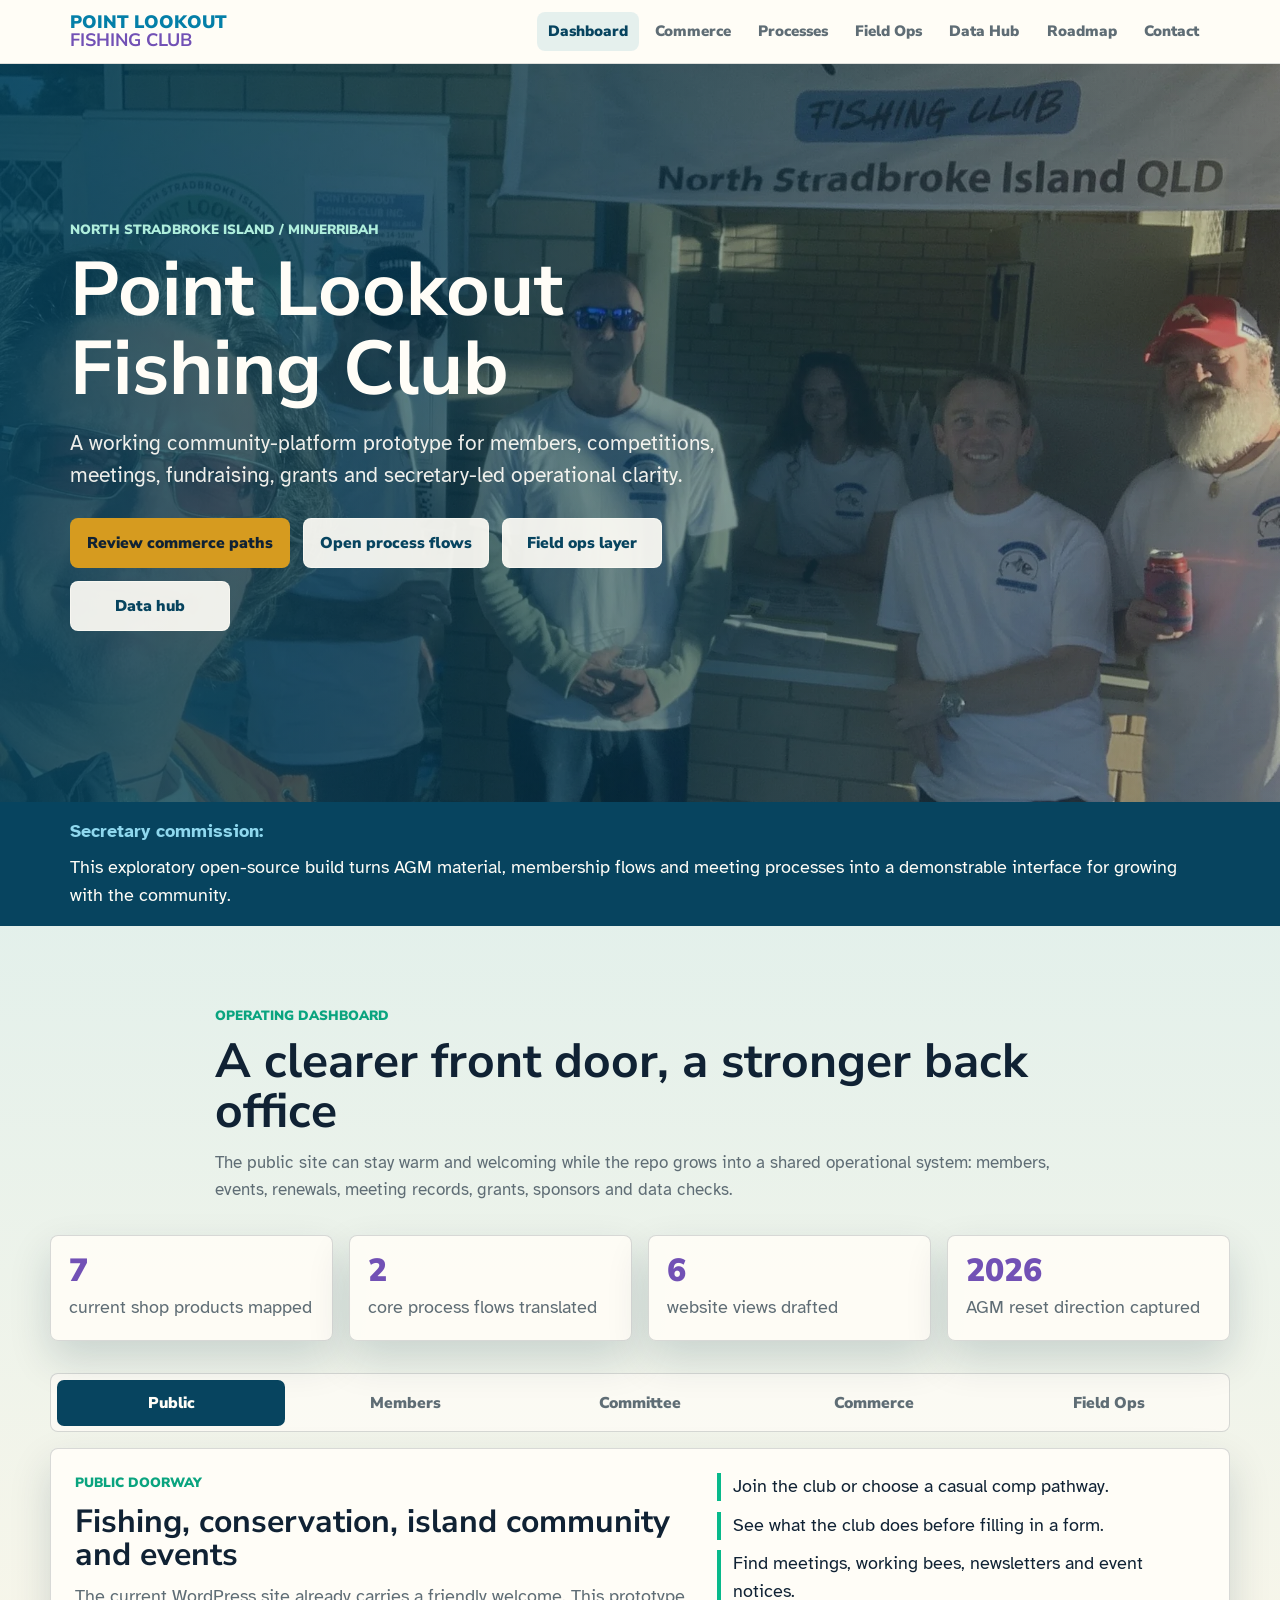
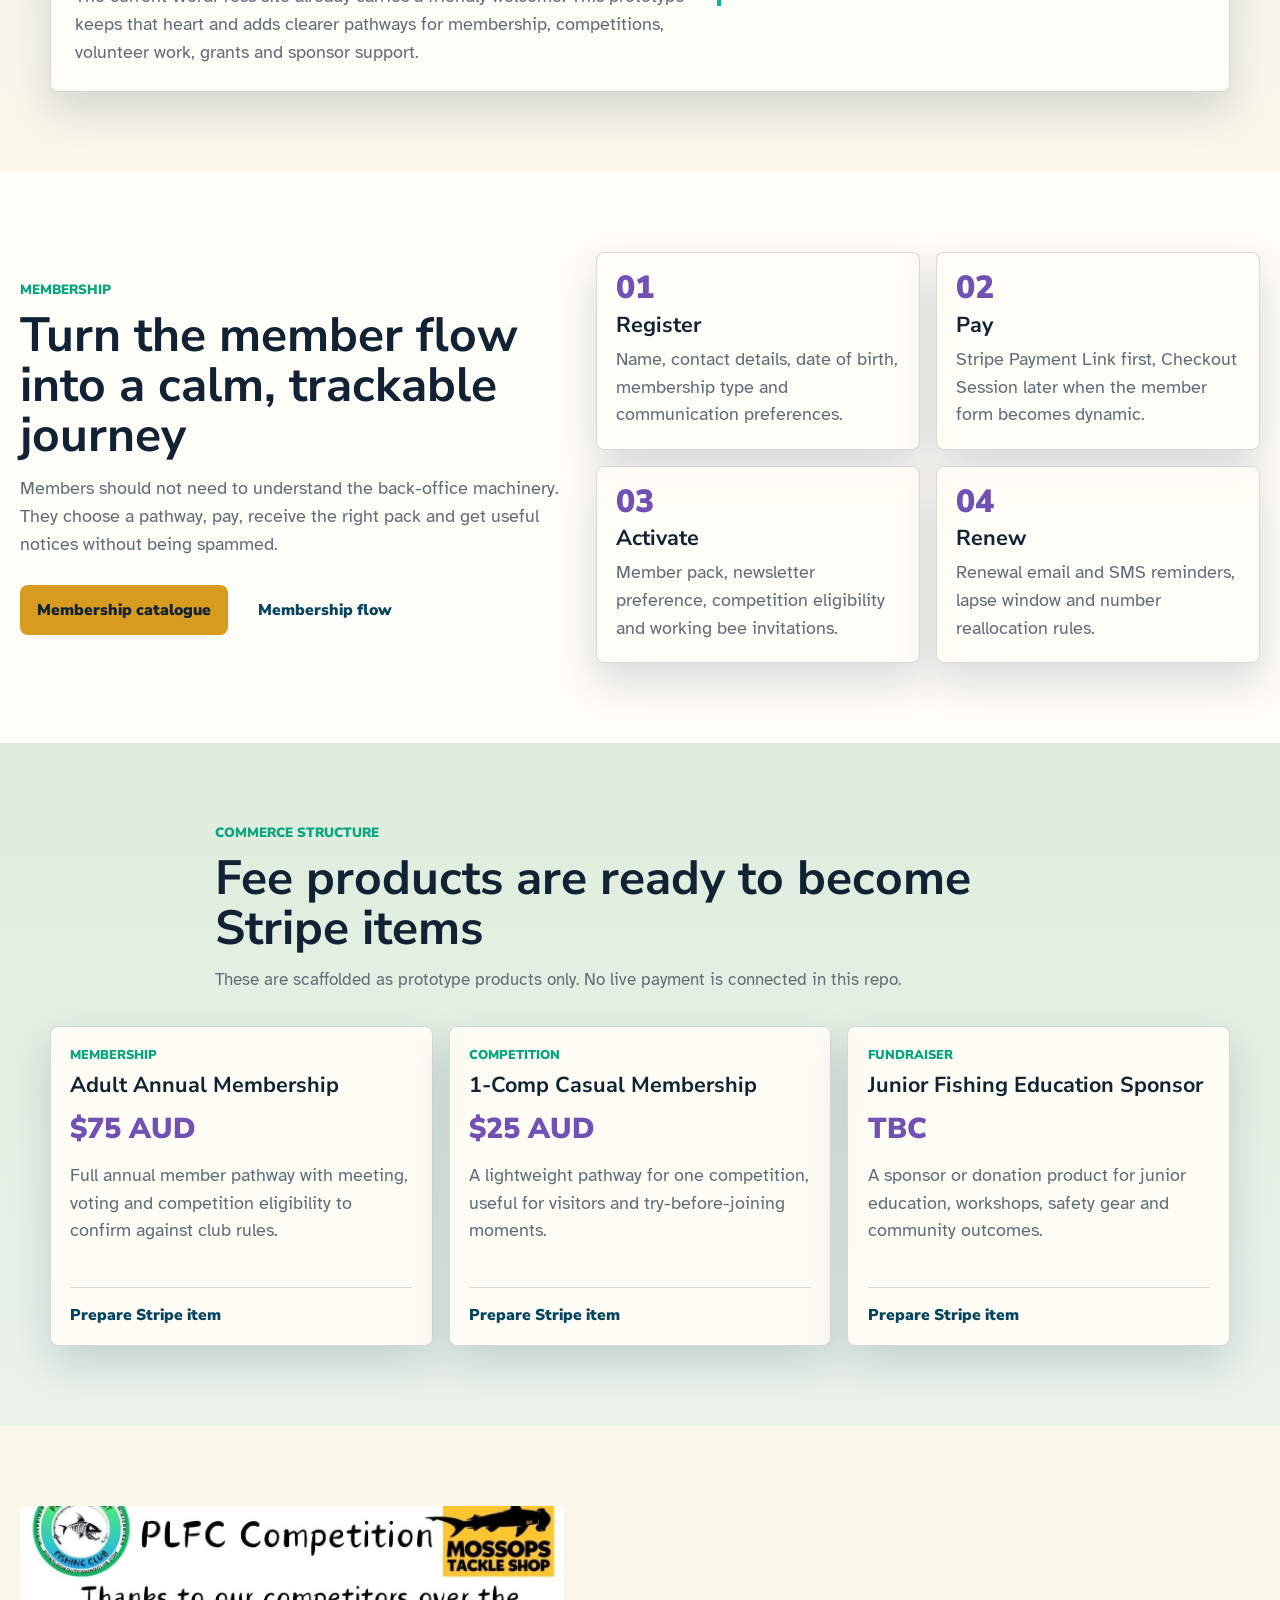
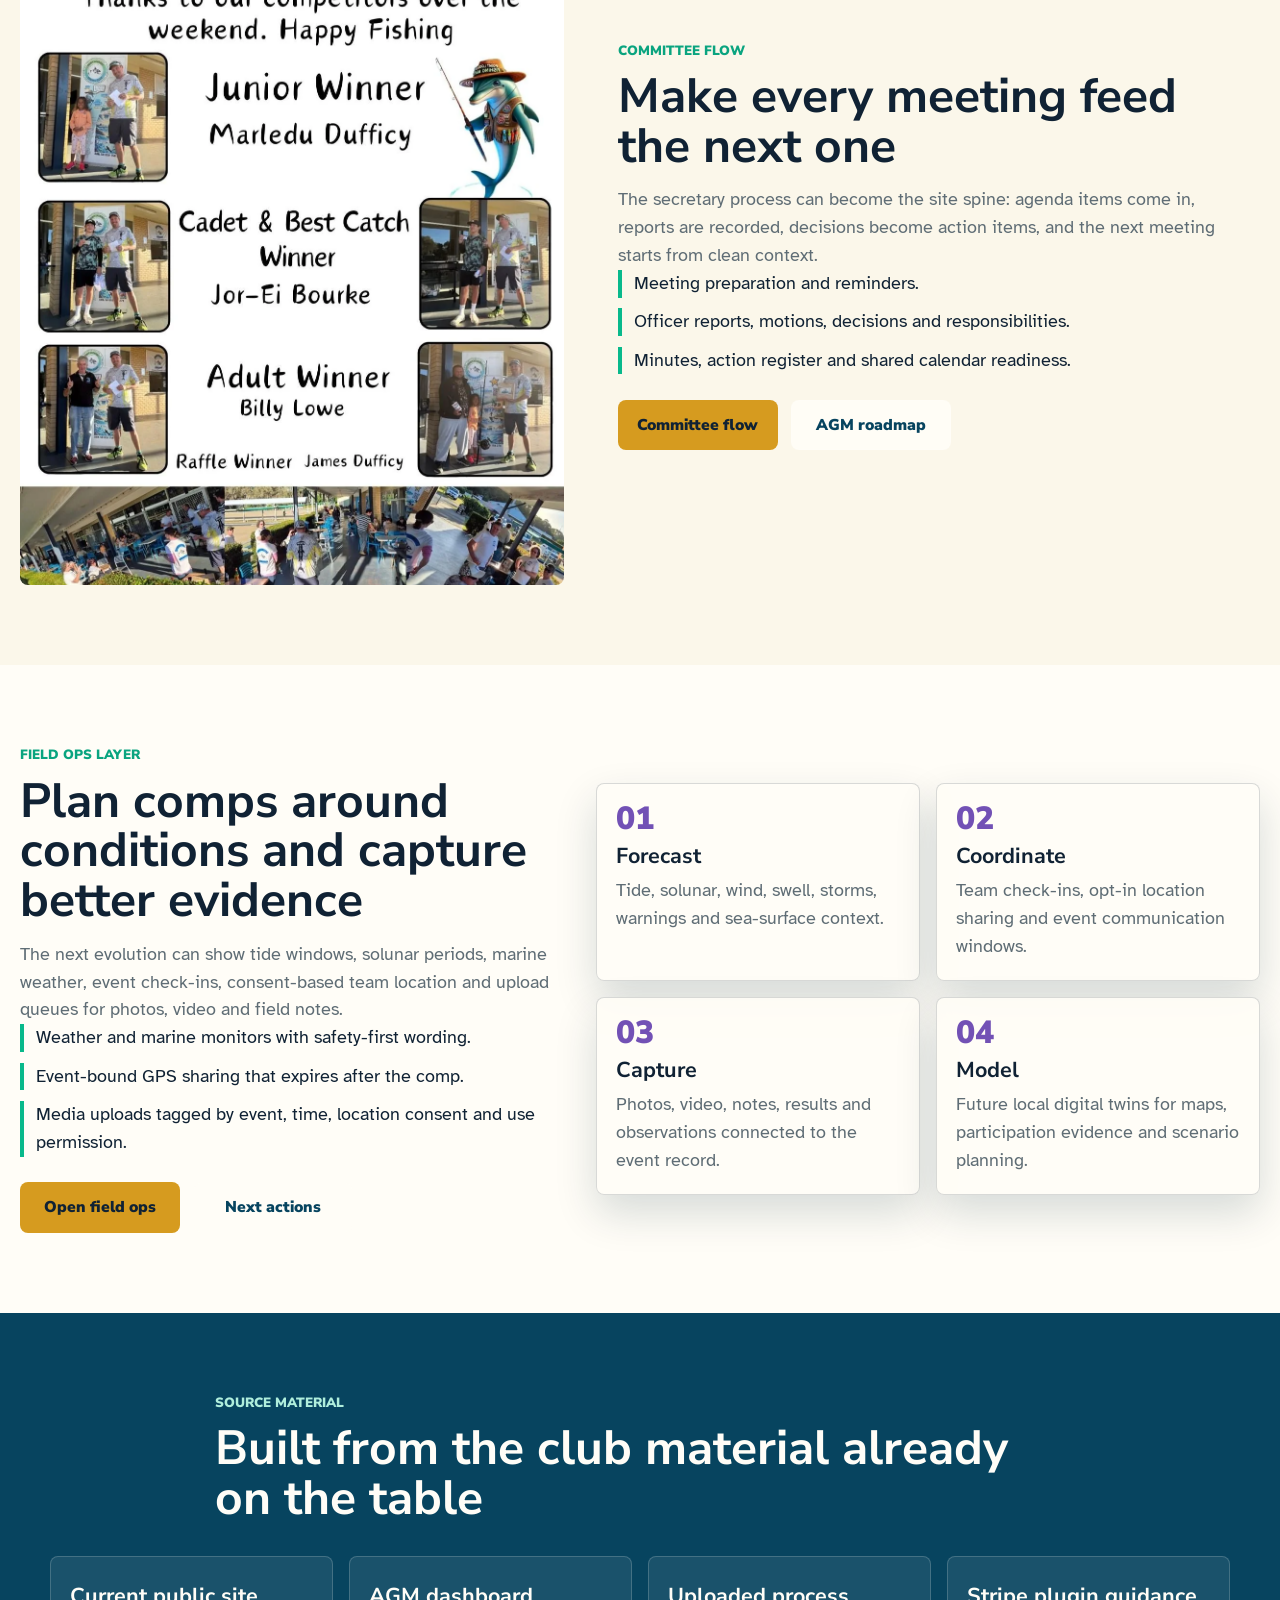
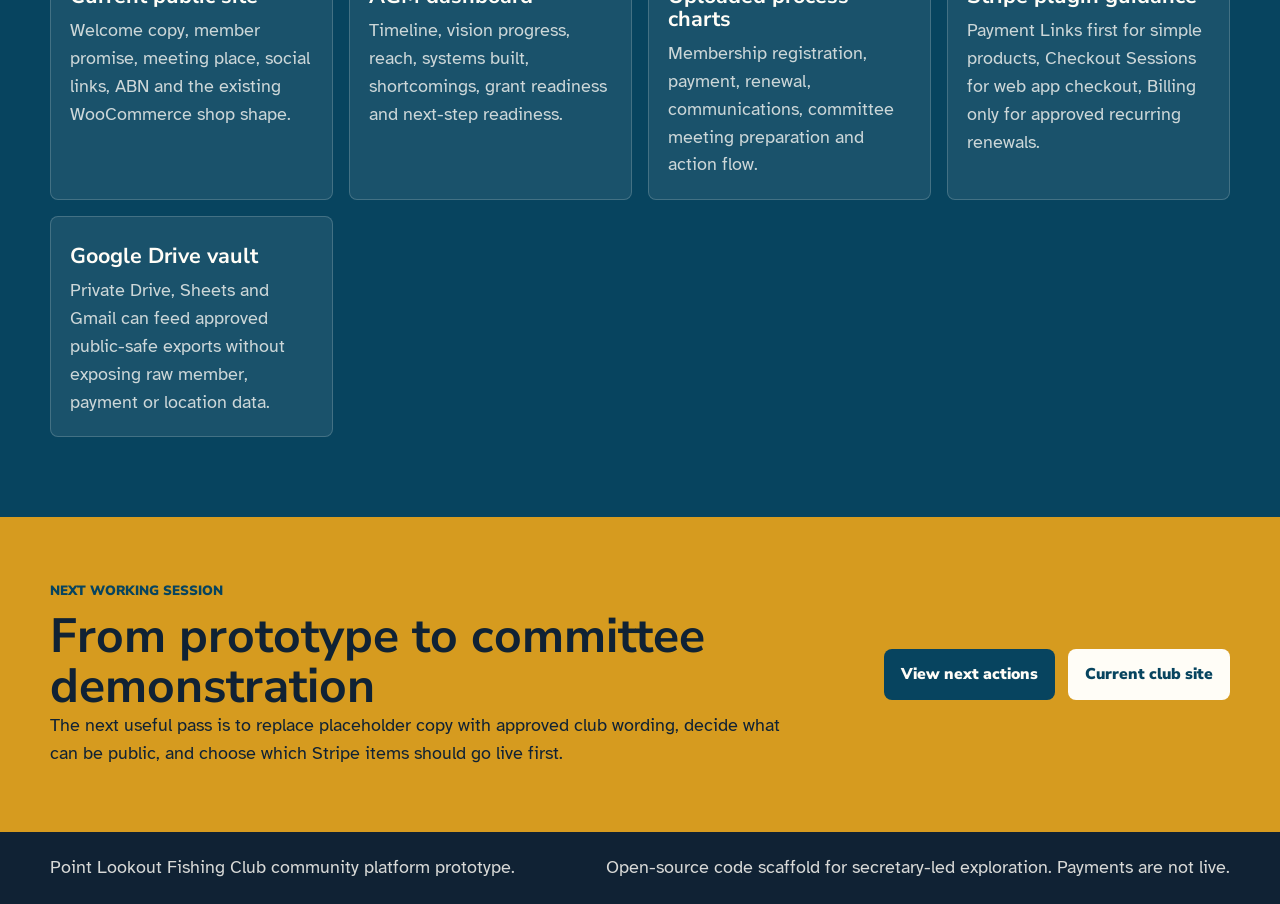
==== commit 734d200e: "Add Google Drive data hub concept" ====
--- a/index.html
+++ b/index.html
@@ -30,6 +30,7 @@
           <a href="commerce.html">Commerce</a>
           <a href="processes.html">Processes</a>
           <a href="field-ops.html">Field Ops</a>
+          <a href="data-hub.html">Data Hub</a>
           <a href="roadmap.html">Roadmap</a>
           <a href="#contact">Contact</a>
         </div>
@@ -50,6 +51,7 @@
             <a class="button primary" href="commerce.html">Review commerce paths</a>
             <a class="button secondary" href="processes.html">Open process flows</a>
             <a class="button secondary" href="field-ops.html">Field ops layer</a>
+            <a class="button secondary" href="data-hub.html">Data hub</a>
           </div>
         </div>
       </section>
@@ -80,7 +82,7 @@
             <p>core process flows translated</p>
           </article>
           <article>
-            <span>5</span>
+            <span>6</span>
             <p>website views drafted</p>
           </article>
           <article>
@@ -328,6 +330,10 @@
           <article>
             <h3>Stripe plugin guidance</h3>
             <p>Payment Links first for simple products, Checkout Sessions for web app checkout, Billing only for approved recurring renewals.</p>
+          </article>
+          <article>
+            <h3>Google Drive vault</h3>
+            <p>Private Drive, Sheets and Gmail can feed approved public-safe exports without exposing raw member, payment or location data.</p>
           </article>
         </div>
       </section>
--- a/styles.css
+++ b/styles.css
@@ -662,6 +662,12 @@
     var(--deep-ocean);
 }
 
+.data-hero {
+  background:
+    linear-gradient(90deg, rgba(7, 68, 95, 0.95), rgba(80, 127, 89, 0.82)),
+    var(--deep-ocean);
+}
+
 .commerce-method {
   background: var(--sand);
 }
@@ -1088,8 +1094,479 @@
   grid-template-columns: repeat(5, minmax(0, 1fr));
 }
 
+.solunar-layout {
+  align-items: stretch;
+  display: grid;
+  gap: 1rem;
+  grid-template-columns: minmax(0, 1.35fr) minmax(320px, 0.65fr);
+}
+
+.solunar-calendar {
+  display: grid;
+  gap: 0.85rem;
+  grid-template-columns: repeat(7, minmax(150px, 1fr));
+  overflow-x: auto;
+  padding-bottom: 0.25rem;
+}
+
+.solunar-day,
+.tide-curve-panel,
+.weather-gauge {
+  background: rgba(255, 253, 247, 0.94);
+  border: 1px solid var(--line);
+  border-radius: 8px;
+  box-shadow: var(--shadow);
+}
+
+.solunar-day {
+  border-top: 5px solid var(--ocean);
+  min-width: 150px;
+  padding: 1rem;
+}
+
+.solunar-day[data-tone="good"] {
+  border-top-color: var(--emerald);
+}
+
+.solunar-day[data-tone="watch"] {
+  border-top-color: var(--gold);
+}
+
+.solunar-day[data-tone="caution"] {
+  border-top-color: var(--purple);
+}
+
+.solunar-day-head {
+  align-items: center;
+  display: flex;
+  justify-content: space-between;
+  gap: 0.7rem;
+}
+
+.solunar-day-head strong {
+  color: var(--deep-ocean);
+  display: block;
+  font-family: var(--heading);
+  font-size: 1.35rem;
+  line-height: 1;
+}
+
+.solunar-day-head span {
+  color: var(--titanium);
+  display: block;
+  font-size: 0.9rem;
+  margin-top: 0.25rem;
+}
+
+.moon-disc {
+  aspect-ratio: 1;
+  border: 1px solid rgba(7, 68, 95, 0.18);
+  border-radius: 999px;
+  box-shadow: inset 0 0 12px rgba(7, 68, 95, 0.2);
+  flex: 0 0 42px;
+}
+
+.moon-phase {
+  color: var(--titanium);
+  font-size: 0.94rem;
+  margin-top: 0.8rem;
+}
+
+.bite-rating {
+  display: flex;
+  gap: 0.28rem;
+  margin-top: 0.8rem;
+}
+
+.bite-rating span {
+  aspect-ratio: 1;
+  background: rgba(7, 68, 95, 0.15);
+  border-radius: 999px;
+  display: block;
+  width: 0.72rem;
+}
+
+.bite-rating span.is-filled {
+  background: var(--gold);
+}
+
+.solunar-meta {
+  display: grid;
+  gap: 0.35rem 0.65rem;
+  grid-template-columns: auto minmax(0, 1fr);
+  margin: 1rem 0 0;
+}
+
+.solunar-meta dt {
+  color: var(--deep-ocean);
+  font-family: var(--heading);
+  font-size: 0.78rem;
+  font-weight: 900;
+  text-transform: uppercase;
+}
+
+.solunar-meta dd {
+  color: var(--titanium);
+  margin: 0;
+}
+
+.tide-curve-panel {
+  display: grid;
+  grid-template-rows: auto minmax(280px, 1fr);
+  padding: 1rem;
+}
+
+.panel-heading h3 {
+  margin-top: 0;
+}
+
+.tide-curve {
+  align-items: end;
+  display: grid;
+  gap: 0.65rem;
+  grid-template-columns: repeat(6, minmax(42px, 1fr));
+  min-height: 280px;
+  padding-top: 1rem;
+}
+
+.tide-point {
+  align-items: center;
+  display: grid;
+  gap: 0.35rem;
+  grid-template-rows: 1fr auto auto auto;
+  height: 100%;
+  text-align: center;
+}
+
+.tide-bar {
+  align-self: end;
+  background:
+    linear-gradient(180deg, rgba(143, 216, 238, 0.9), rgba(4, 127, 168, 0.95));
+  border-radius: 8px 8px 3px 3px;
+  min-height: 22px;
+  width: 100%;
+}
+
+.tide-point strong {
+  color: var(--deep-ocean);
+  font-family: var(--heading);
+  font-size: 0.95rem;
+}
+
+.tide-point span,
+.tide-point p {
+  color: var(--titanium);
+  font-size: 0.84rem;
+  margin: 0;
+}
+
 .monitor-board {
   grid-template-columns: repeat(3, minmax(0, 1fr));
+}
+
+.weather-console {
+  display: grid;
+  gap: 1rem;
+  grid-template-columns: repeat(3, minmax(0, 1fr));
+}
+
+.weather-gauge {
+  border-top: 5px solid var(--ocean);
+  padding: 1.15rem;
+}
+
+.weather-gauge[data-tone="good"] {
+  border-top-color: var(--emerald);
+}
+
+.weather-gauge[data-tone="watch"] {
+  border-top-color: var(--gold);
+}
+
+.weather-gauge[data-tone="caution"] {
+  border-top-color: var(--purple);
+}
+
+.weather-gauge h3 {
+  color: var(--deep-ocean);
+  font-size: 2rem;
+  margin-top: 0.25rem;
+}
+
+.weather-meter {
+  background: rgba(7, 68, 95, 0.12);
+  border-radius: 999px;
+  height: 14px;
+  margin-top: 0.9rem;
+  overflow: hidden;
+}
+
+.weather-meter span {
+  background: linear-gradient(90deg, var(--emerald), var(--gold));
+  border-radius: inherit;
+  display: block;
+  height: 100%;
+}
+
+.weather-gauge p:not(.category) {
+  color: var(--titanium);
+  margin-top: 0.65rem;
+}
+
+.map-layout {
+  align-items: stretch;
+  display: grid;
+  gap: 1rem;
+  grid-template-columns: minmax(0, 1.05fr) minmax(340px, 0.8fr);
+}
+
+.bay-map,
+.location-detail,
+.location-choice,
+.route-card {
+  background: rgba(255, 253, 247, 0.94);
+  border: 1px solid var(--line);
+  border-radius: 8px;
+  box-shadow: var(--shadow);
+}
+
+.bay-map {
+  min-height: 620px;
+  overflow: hidden;
+  position: relative;
+}
+
+.bay-map-art {
+  height: 100%;
+  inset: 0;
+  position: absolute;
+  width: 100%;
+}
+
+.map-location-layer {
+  inset: 0;
+  position: absolute;
+}
+
+.map-marker {
+  align-items: center;
+  background: var(--gold);
+  border: 3px solid var(--shell);
+  border-radius: 999px;
+  box-shadow: 0 8px 20px rgba(7, 68, 95, 0.28);
+  color: var(--ink);
+  cursor: pointer;
+  display: flex;
+  font-family: var(--heading);
+  font-weight: 900;
+  height: 42px;
+  justify-content: center;
+  position: absolute;
+  transform: translate(-50%, -50%);
+  transition: transform 150ms ease, background 150ms ease;
+  width: 42px;
+}
+
+.map-marker:hover,
+.map-marker:focus,
+.map-marker.is-selected {
+  background: var(--emerald);
+  color: var(--shell);
+  transform: translate(-50%, -50%) scale(1.12);
+}
+
+.map-marker span {
+  pointer-events: none;
+}
+
+.location-detail {
+  padding: 1.3rem;
+}
+
+.location-detail p:not(.eyebrow),
+.route-card p:not(.category) {
+  color: var(--titanium);
+  margin-top: 0.75rem;
+}
+
+.location-meta {
+  display: grid;
+  gap: 0.45rem 0.75rem;
+  grid-template-columns: minmax(88px, auto) minmax(0, 1fr);
+  margin: 1rem 0;
+}
+
+.location-meta dt {
+  color: var(--deep-ocean);
+  font-family: var(--heading);
+  font-size: 0.78rem;
+  font-weight: 900;
+  text-transform: uppercase;
+}
+
+.location-meta dd {
+  color: var(--titanium);
+  margin: 0;
+}
+
+.permission-note {
+  background: rgba(214, 155, 31, 0.16);
+  border-left: 4px solid var(--gold);
+  color: var(--ink) !important;
+  padding: 0.75rem;
+}
+
+.location-list {
+  display: grid;
+  gap: 0.8rem;
+  grid-template-columns: repeat(3, minmax(0, 1fr));
+  margin-top: 1rem;
+}
+
+.location-choice {
+  cursor: pointer;
+  padding: 1rem;
+  text-align: left;
+}
+
+.location-choice span,
+.location-choice small {
+  color: var(--titanium);
+  display: block;
+}
+
+.location-choice span {
+  font-family: var(--heading);
+  font-size: 0.78rem;
+  font-weight: 900;
+  text-transform: uppercase;
+}
+
+.location-choice strong {
+  color: var(--deep-ocean);
+  display: block;
+  font-family: var(--heading);
+  font-size: 1.1rem;
+  margin-top: 0.25rem;
+}
+
+.location-choice small {
+  margin-top: 0.35rem;
+}
+
+.location-choice:hover,
+.location-choice:focus,
+.location-choice.is-selected {
+  border-color: rgba(8, 185, 139, 0.55);
+  outline: 3px solid rgba(8, 185, 139, 0.16);
+}
+
+.route-board {
+  display: grid;
+  gap: 1rem;
+  grid-template-columns: repeat(3, minmax(0, 1fr));
+}
+
+.route-card {
+  border-top: 5px solid var(--purple);
+  padding: 1.15rem;
+}
+
+.data-flow-grid,
+.stakeholder-grid,
+.timing-grid {
+  display: grid;
+  gap: 1rem;
+}
+
+.data-flow-grid {
+  grid-template-columns: repeat(4, minmax(0, 1fr));
+}
+
+.stakeholder-grid {
+  grid-template-columns: repeat(3, minmax(0, 1fr));
+}
+
+.timing-grid {
+  grid-template-columns: repeat(4, minmax(0, 1fr));
+}
+
+.data-flow-grid article,
+.stakeholder-grid article,
+.timing-grid article,
+.folder-tree,
+.vault-notes article {
+  background: rgba(255, 253, 247, 0.94);
+  border: 1px solid var(--line);
+  border-radius: 8px;
+  box-shadow: var(--shadow);
+}
+
+.data-flow-grid article,
+.stakeholder-grid article,
+.timing-grid article,
+.vault-notes article {
+  padding: 1.15rem;
+}
+
+.data-flow-grid span {
+  color: var(--purple);
+  display: block;
+  font-family: var(--heading);
+  font-size: 2rem;
+  font-weight: 900;
+  line-height: 1;
+}
+
+.data-flow-grid h3 {
+  margin-top: 0.7rem;
+}
+
+.data-flow-grid p,
+.stakeholder-grid p,
+.timing-grid p,
+.vault-notes p {
+  color: var(--titanium);
+  margin-top: 0.6rem;
+}
+
+.vault-layout {
+  align-items: start;
+  display: grid;
+  gap: 1rem;
+  grid-template-columns: minmax(280px, 0.7fr) minmax(0, 1.3fr);
+}
+
+.folder-tree {
+  background:
+    linear-gradient(180deg, rgba(143, 216, 238, 0.24), rgba(255, 253, 247, 0.94)),
+    var(--shell);
+  padding: 1.2rem;
+}
+
+.folder-tree p {
+  border-bottom: 1px solid rgba(16, 34, 52, 0.1);
+  color: var(--deep-ocean);
+  font-family: var(--heading);
+  font-weight: 900;
+  margin: 0;
+  padding: 0.65rem 0;
+}
+
+.folder-tree p:first-child {
+  color: var(--purple);
+  font-size: 1.2rem;
+  padding-top: 0;
+}
+
+.folder-tree p:last-child {
+  border-bottom: 0;
+}
+
+.vault-notes {
+  display: grid;
+  gap: 1rem;
+  grid-template-columns: repeat(2, minmax(0, 1fr));
 }
 
 .upload-story {
@@ -1144,13 +1621,23 @@
 @media (max-width: 980px) {
   .field-live-header,
   .condition-story,
-  .upload-story {
+  .upload-story,
+  .solunar-layout,
+  .map-layout,
+  .vault-layout {
     grid-template-columns: 1fr;
   }
 
   .field-kpis,
   .time-ribbon,
   .monitor-board,
+  .weather-console,
+  .location-list,
+  .route-board,
+  .data-flow-grid,
+  .stakeholder-grid,
+  .timing-grid,
+  .vault-notes,
   .upload-queue,
   .twin-board,
   .privacy-grid {
@@ -1169,9 +1656,20 @@
   .field-kpis,
   .time-ribbon,
   .monitor-board,
+  .weather-console,
+  .location-list,
+  .route-board,
+  .data-flow-grid,
+  .stakeholder-grid,
+  .timing-grid,
+  .vault-notes,
   .upload-queue,
   .twin-board,
   .privacy-grid {
     grid-template-columns: 1fr;
   }
-}
+
+  .bay-map {
+    min-height: 520px;
+  }
+}
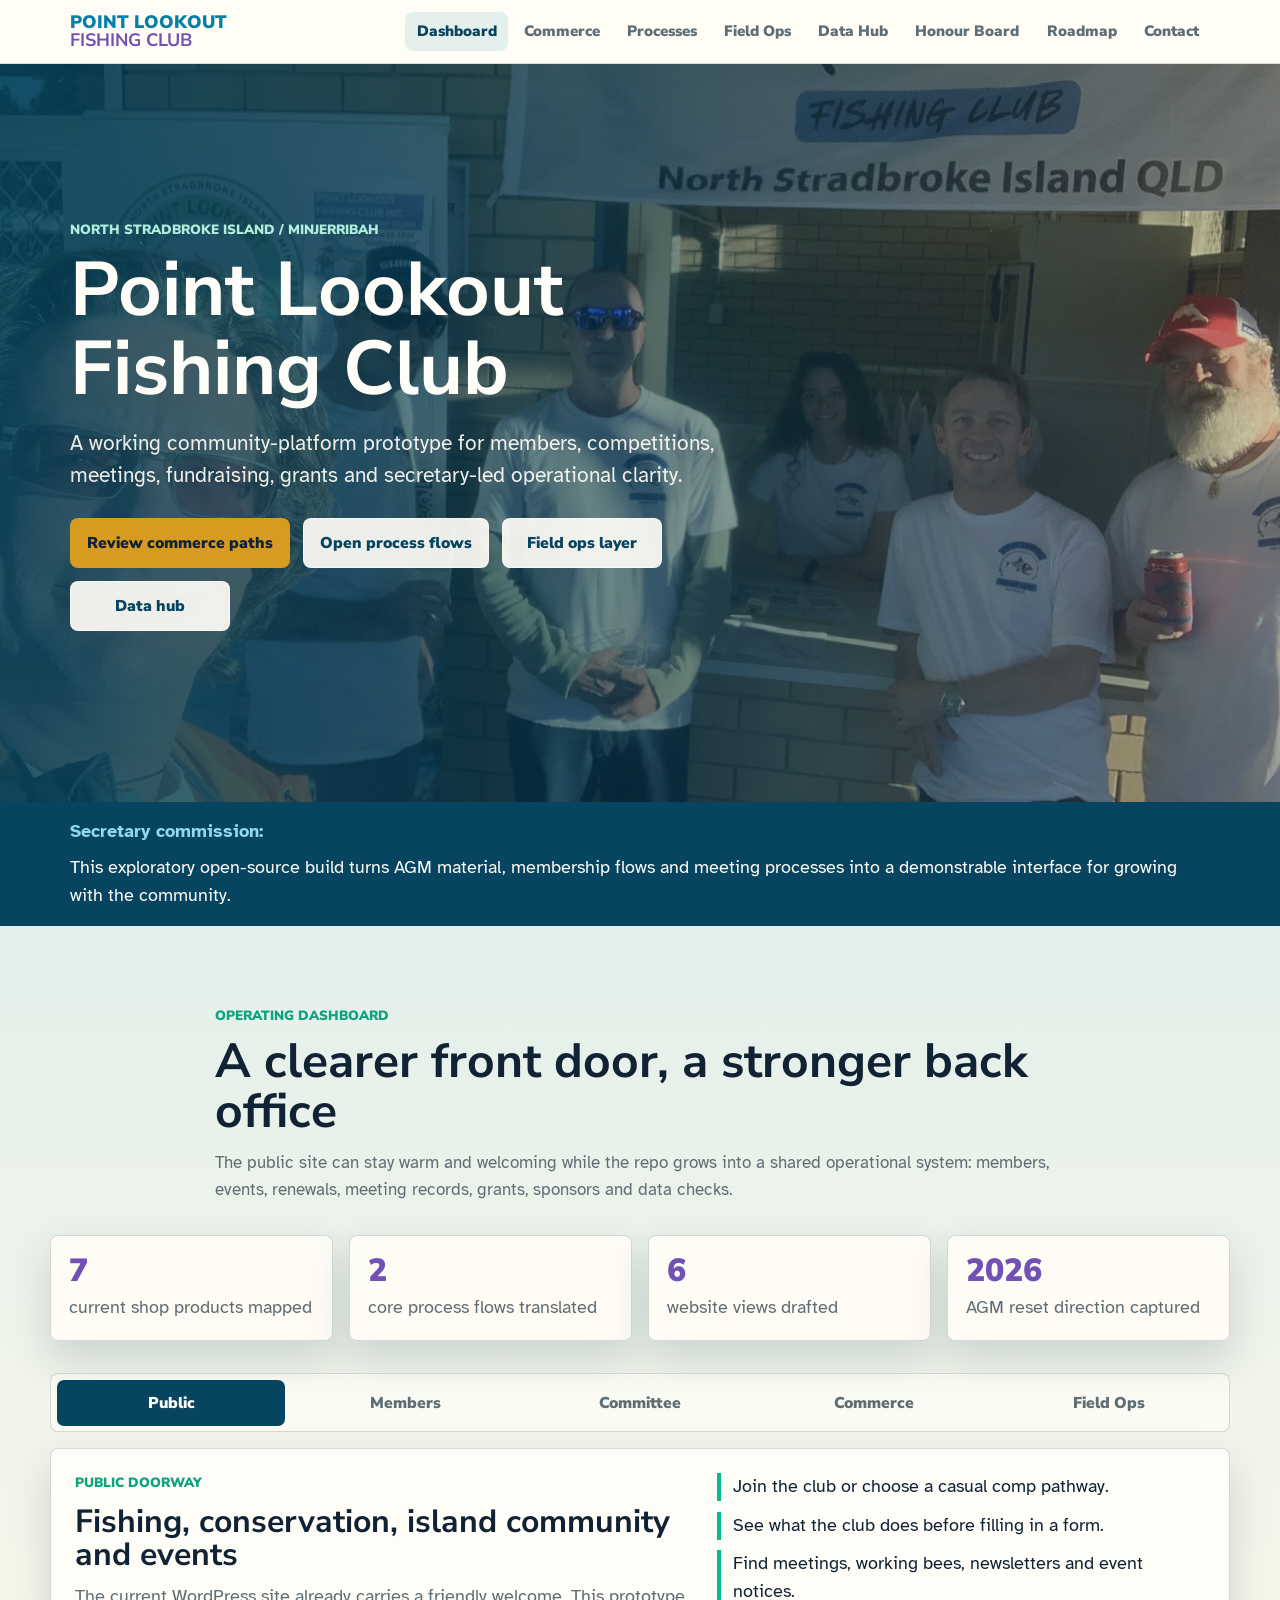
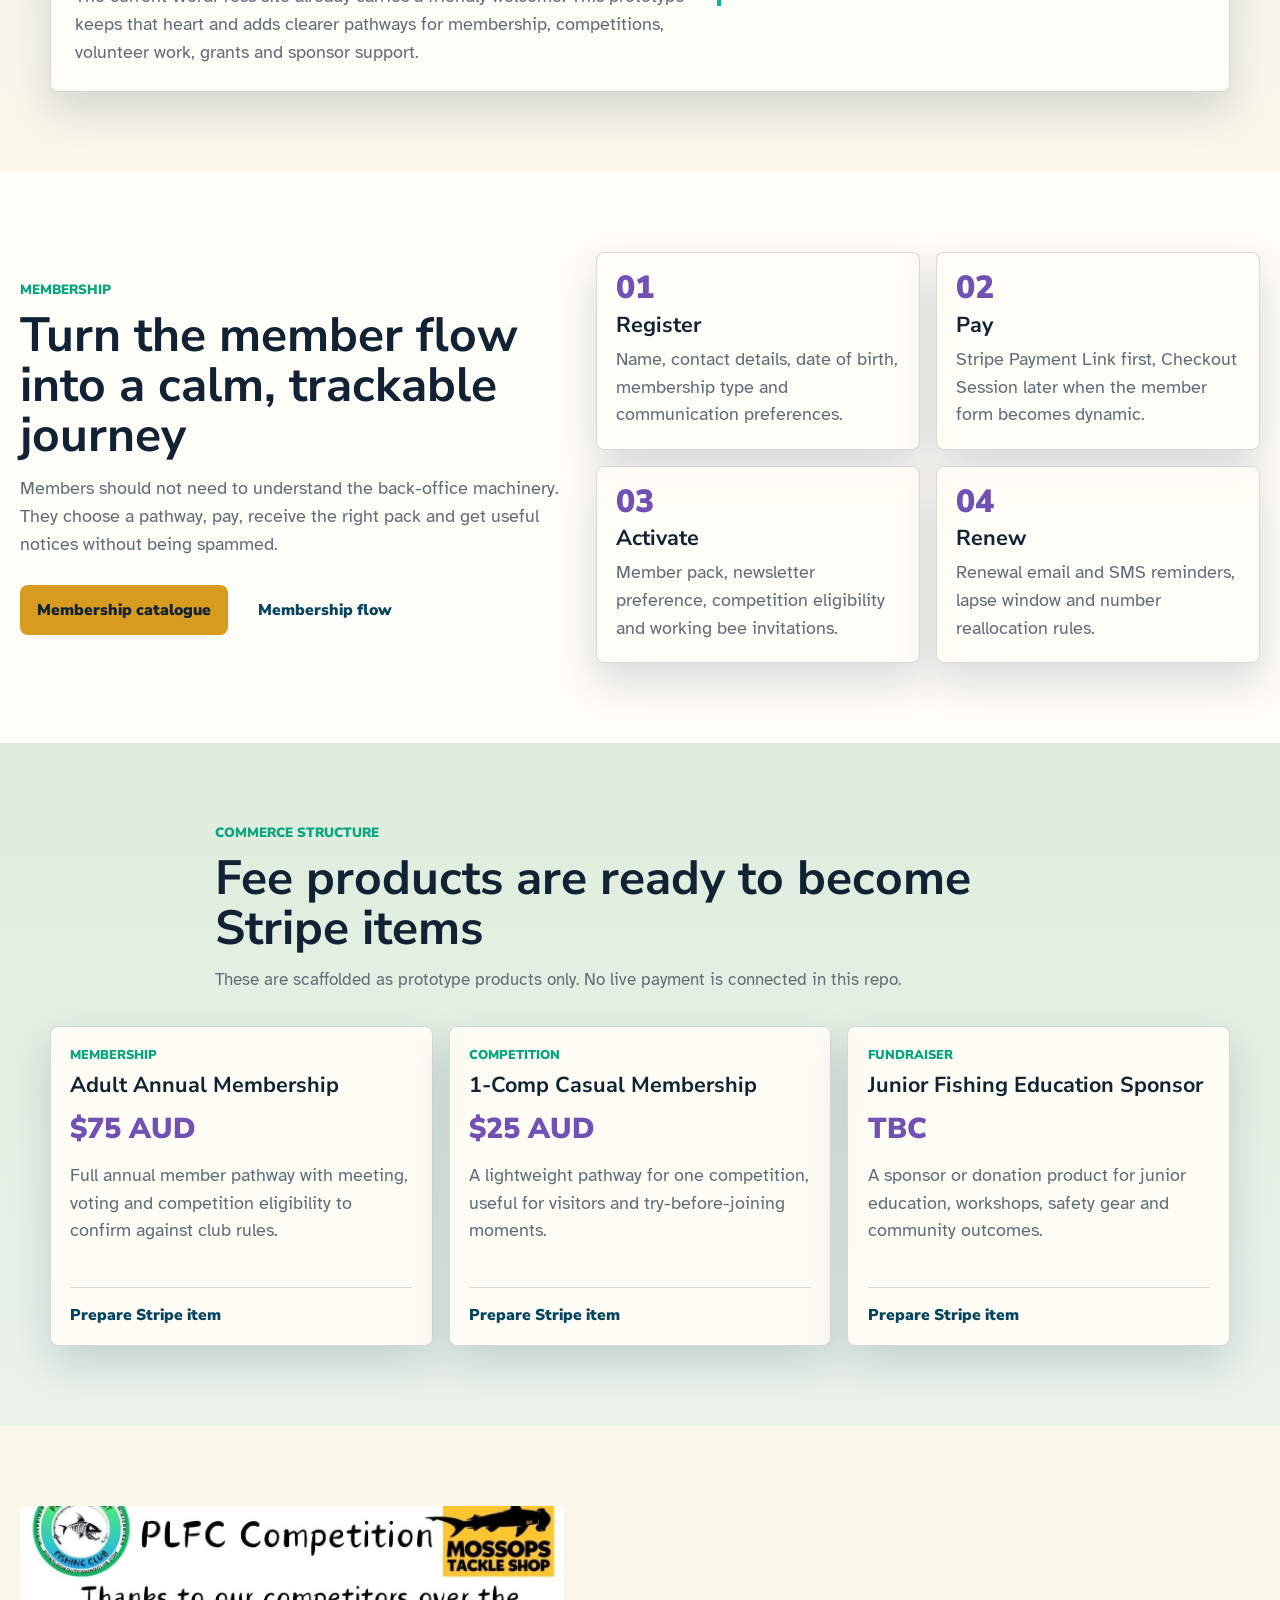
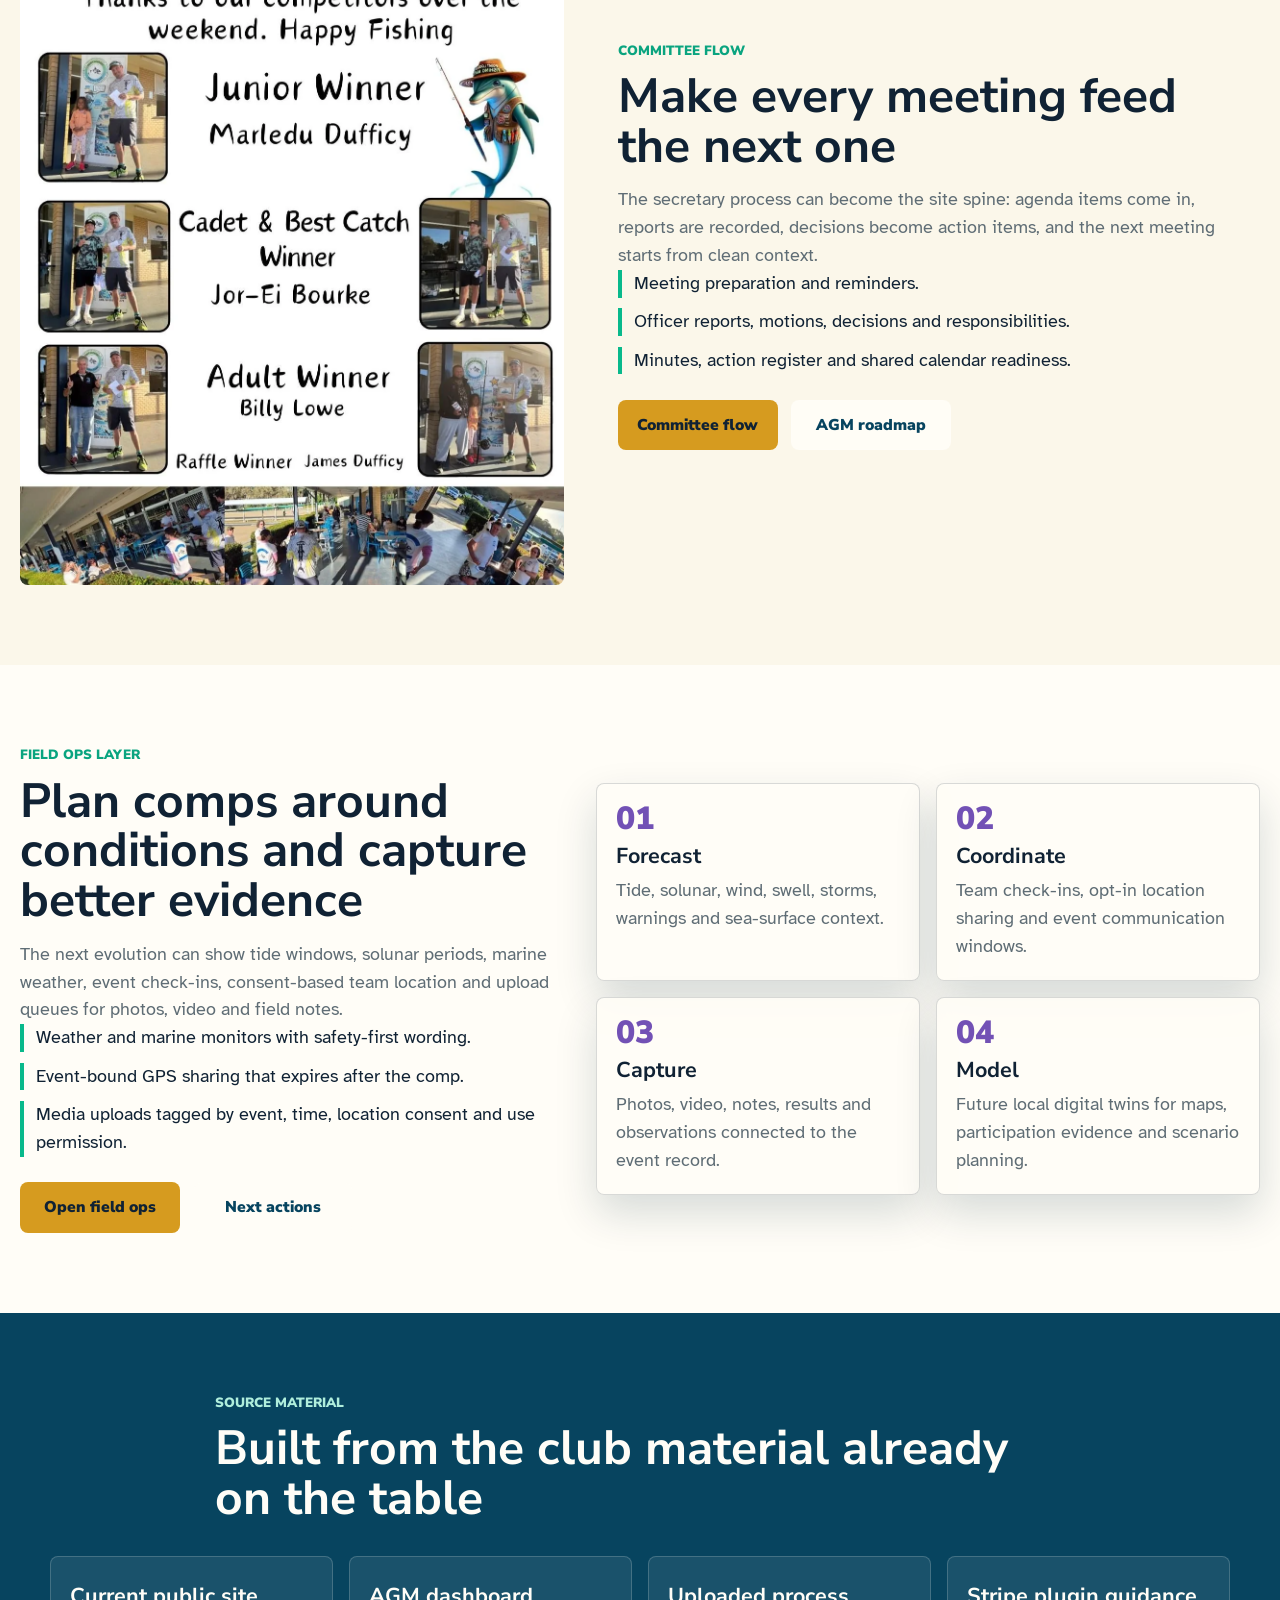
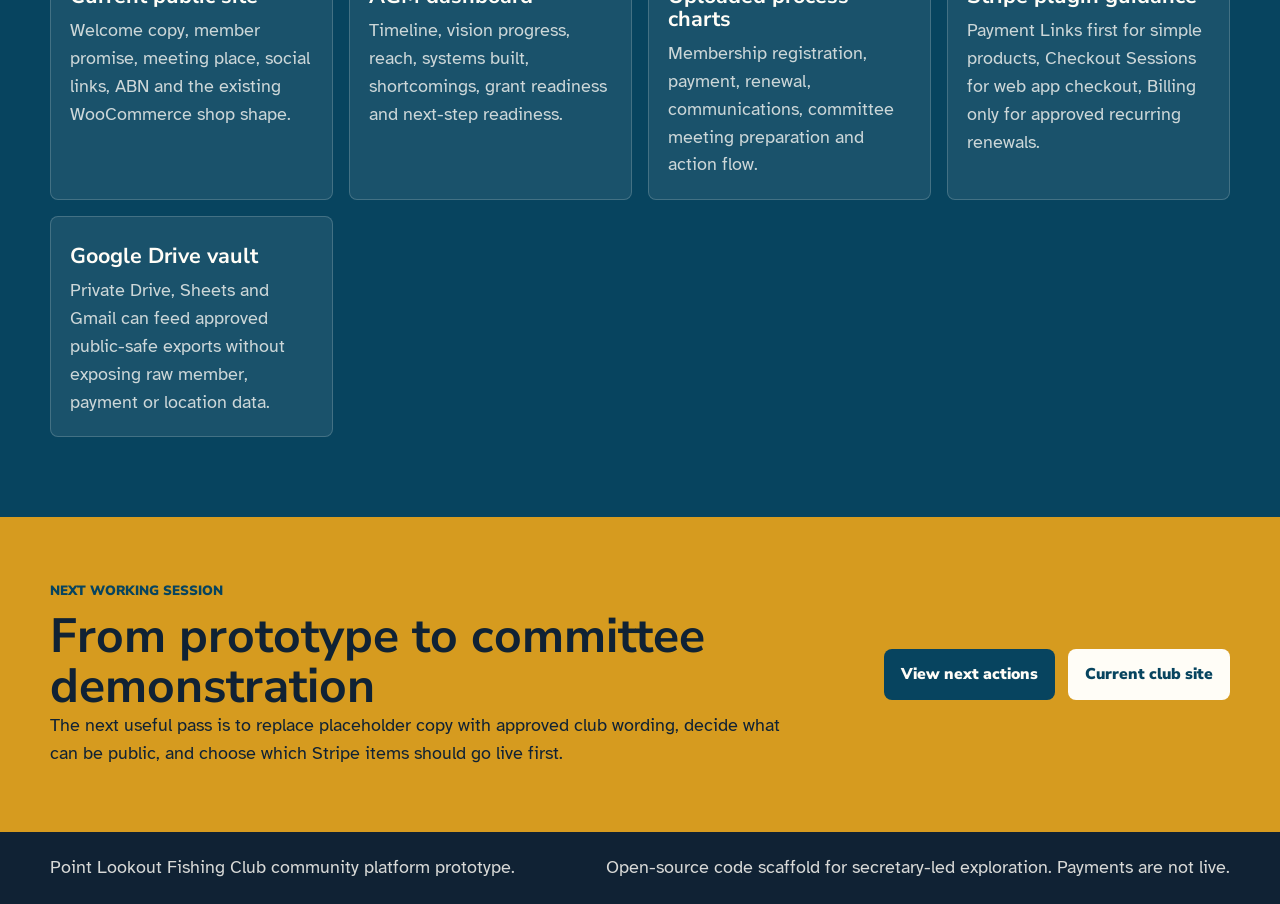
==== commit a3d22472: "Add honour board TV display concept" ====
--- a/index.html
+++ b/index.html
@@ -31,6 +31,7 @@
           <a href="processes.html">Processes</a>
           <a href="field-ops.html">Field Ops</a>
           <a href="data-hub.html">Data Hub</a>
+          <a href="honour-board.html">Honour Board</a>
           <a href="roadmap.html">Roadmap</a>
           <a href="#contact">Contact</a>
         </div>
--- a/styles.css
+++ b/styles.css
@@ -1320,7 +1320,7 @@
   grid-template-columns: minmax(0, 1.05fr) minmax(340px, 0.8fr);
 }
 
-.bay-map,
+.google-map-panel,
 .location-detail,
 .location-choice,
 .route-card {
@@ -1330,53 +1330,101 @@
   box-shadow: var(--shadow);
 }
 
-.bay-map {
+.google-map-panel {
+  display: grid;
+  grid-template-rows: minmax(520px, 1fr) auto;
   min-height: 620px;
   overflow: hidden;
   position: relative;
 }
 
-.bay-map-art {
+.map-loading-note {
+  align-content: center;
+  background:
+    linear-gradient(135deg, rgba(143, 216, 238, 0.46), rgba(255, 253, 247, 0.86)),
+    radial-gradient(circle at 28% 30%, rgba(8, 185, 139, 0.22), transparent 16rem),
+    var(--shell);
+  color: var(--deep-ocean);
+  display: grid;
+  inset: 0 0 auto;
+  min-height: 520px;
+  padding: 2rem;
+  place-items: center;
+  position: absolute;
+  text-align: center;
+  z-index: 0;
+}
+
+.map-loading-note span {
+  color: var(--emerald);
+  font-family: var(--heading);
+  font-size: 0.82rem;
+  font-weight: 900;
+  text-transform: uppercase;
+}
+
+.map-loading-note strong {
+  display: block;
+  font-family: var(--heading);
+  font-size: clamp(2rem, 5vw, 3rem);
+  line-height: 1;
+  margin-top: 0.4rem;
+}
+
+.map-loading-note p {
+  color: var(--titanium);
+  max-width: 22rem;
+}
+
+.google-map-panel iframe {
+  border: 0;
+  display: block;
   height: 100%;
-  inset: 0;
-  position: absolute;
+  min-height: 520px;
+  position: relative;
   width: 100%;
-}
-
-.map-location-layer {
-  inset: 0;
-  position: absolute;
-}
-
-.map-marker {
+  z-index: 1;
+}
+
+.map-source-panel {
   align-items: center;
-  background: var(--gold);
-  border: 3px solid var(--shell);
+  background: linear-gradient(90deg, rgba(7, 68, 95, 0.96), rgba(4, 127, 168, 0.9));
+  color: var(--shell);
+  display: flex;
+  gap: 1rem;
+  justify-content: space-between;
+  padding: 1rem;
+  position: relative;
+  z-index: 2;
+}
+
+.map-source-panel span {
+  display: block;
+  font-family: var(--heading);
+  font-weight: 900;
+}
+
+.map-source-panel p {
+  color: rgba(255, 253, 247, 0.76);
+  margin-top: 0.2rem;
+}
+
+.map-source-panel a,
+.map-open-link {
+  border: 1px solid rgba(255, 253, 247, 0.42);
   border-radius: 999px;
-  box-shadow: 0 8px 20px rgba(7, 68, 95, 0.28);
-  color: var(--ink);
-  cursor: pointer;
-  display: flex;
-  font-family: var(--heading);
-  font-weight: 900;
-  height: 42px;
-  justify-content: center;
-  position: absolute;
-  transform: translate(-50%, -50%);
-  transition: transform 150ms ease, background 150ms ease;
-  width: 42px;
-}
-
-.map-marker:hover,
-.map-marker:focus,
-.map-marker.is-selected {
-  background: var(--emerald);
   color: var(--shell);
-  transform: translate(-50%, -50%) scale(1.12);
-}
-
-.map-marker span {
-  pointer-events: none;
+  flex: 0 0 auto;
+  font-family: var(--heading);
+  font-weight: 900;
+  padding: 0.45rem 0.75rem;
+  text-decoration: none;
+}
+
+.map-open-link {
+  background: var(--deep-ocean);
+  display: inline-flex;
+  margin-top: 0.25rem;
 }
 
 .location-detail {
@@ -1474,7 +1522,9 @@
 
 .data-flow-grid,
 .stakeholder-grid,
-.timing-grid {
+.timing-grid,
+.journey-intel-grid,
+.calendar-grid {
   display: grid;
   gap: 1rem;
 }
@@ -1489,11 +1539,21 @@
 
 .timing-grid {
   grid-template-columns: repeat(4, minmax(0, 1fr));
+}
+
+.journey-intel-grid {
+  grid-template-columns: repeat(4, minmax(0, 1fr));
+}
+
+.calendar-grid {
+  grid-template-columns: repeat(3, minmax(0, 1fr));
 }
 
 .data-flow-grid article,
 .stakeholder-grid article,
 .timing-grid article,
+.journey-intel-grid article,
+.calendar-grid article,
 .folder-tree,
 .vault-notes article {
   background: rgba(255, 253, 247, 0.94);
@@ -1505,6 +1565,8 @@
 .data-flow-grid article,
 .stakeholder-grid article,
 .timing-grid article,
+.journey-intel-grid article,
+.calendar-grid article,
 .vault-notes article {
   padding: 1.15rem;
 }
@@ -1525,9 +1587,57 @@
 .data-flow-grid p,
 .stakeholder-grid p,
 .timing-grid p,
+.journey-intel-grid p,
+.calendar-grid p,
 .vault-notes p {
   color: var(--titanium);
   margin-top: 0.6rem;
+}
+
+.journey-intel-grid article {
+  border-top: 5px solid var(--emerald);
+}
+
+.journey-intel-grid article:nth-child(2) {
+  border-top-color: var(--ocean);
+}
+
+.journey-intel-grid article:nth-child(3) {
+  border-top-color: var(--gold);
+}
+
+.journey-intel-grid article:nth-child(4) {
+  border-top-color: var(--purple);
+}
+
+.journey-thread {
+  align-items: center;
+  background:
+    linear-gradient(90deg, rgba(8, 185, 139, 0.16), rgba(114, 81, 181, 0.12)),
+    var(--shell);
+  border: 1px solid var(--line);
+  border-radius: 8px;
+  display: grid;
+  gap: 0.7rem;
+  grid-template-columns: repeat(6, minmax(0, 1fr));
+  margin-top: 1rem;
+  padding: 1rem;
+}
+
+.journey-thread span {
+  background: rgba(255, 253, 247, 0.86);
+  border: 1px solid rgba(8, 185, 139, 0.22);
+  border-radius: 999px;
+  color: var(--deep-ocean);
+  font-family: var(--heading);
+  font-size: 0.86rem;
+  font-weight: 900;
+  padding: 0.7rem 0.75rem;
+  text-align: center;
+}
+
+.calendar-grid article {
+  border-left: 5px solid var(--ocean);
 }
 
 .vault-layout {
@@ -1618,13 +1728,454 @@
   border-top: 5px solid var(--floral);
 }
 
+.honour-body {
+  background: #080f16;
+  color: #d9edff;
+}
+
+.honour-header {
+  background: rgba(6, 13, 20, 0.94);
+  border-color: rgba(50, 151, 255, 0.3);
+}
+
+.honour-header .brand-mark span {
+  color: #55c8ff;
+}
+
+.honour-header .brand-mark strong {
+  color: #77a7ff;
+}
+
+.honour-header .nav-links a {
+  color: #b8c8dd;
+}
+
+.honour-header .nav-links a[aria-current="page"] {
+  background: rgba(50, 151, 255, 0.16);
+  color: #6ee7ff;
+}
+
+.honour-wall {
+  background:
+    linear-gradient(90deg, rgba(70, 37, 14, 0.48), rgba(6, 13, 20, 0.2), rgba(70, 37, 14, 0.48)),
+    radial-gradient(circle at 50% 0, rgba(30, 144, 255, 0.3), transparent 38rem),
+    #081018;
+  min-height: 100vh;
+  padding: 1.5rem max(1rem, calc((100vw - 1500px) / 2)) 1rem;
+}
+
+.honour-title {
+  align-items: center;
+  background: linear-gradient(90deg, rgba(139, 83, 38, 0.5), rgba(15, 29, 42, 0.88));
+  border: 1px solid rgba(71, 169, 255, 0.35);
+  box-shadow: 0 0 24px rgba(39, 139, 255, 0.22);
+  display: grid;
+  gap: 1rem;
+  grid-template-columns: auto 1fr;
+  padding: 1rem;
+}
+
+.club-seal {
+  aspect-ratio: 1;
+  background: #0a1822;
+  border: 2px solid #d8b06b;
+  border-radius: 50%;
+  color: #f6d58a;
+  display: grid;
+  font-family: var(--heading);
+  font-weight: 900;
+  place-items: center;
+  width: 76px;
+}
+
+.honour-title h1 {
+  color: #f4f8ff;
+  font-size: clamp(2rem, 4vw, 4.2rem);
+  letter-spacing: 0;
+  line-height: 0.95;
+  margin: 0.1rem 0;
+  max-width: none;
+  text-transform: uppercase;
+}
+
+.honour-title p,
+.honour-title strong {
+  color: #b8dcff;
+  font-family: var(--heading);
+  letter-spacing: 0.08em;
+  margin: 0;
+  text-transform: uppercase;
+}
+
+.honour-grid {
+  display: grid;
+  gap: 0.8rem;
+  grid-template-columns: minmax(260px, 0.8fr) minmax(480px, 1.35fr) minmax(330px, 0.9fr);
+  margin-top: 0.8rem;
+}
+
+.honour-panel {
+  background: rgba(3, 14, 25, 0.88);
+  border: 1px solid rgba(50, 151, 255, 0.36);
+  border-radius: 8px;
+  box-shadow: 0 0 22px rgba(0, 119, 255, 0.16), inset 0 0 18px rgba(10, 88, 160, 0.14);
+  padding: 1rem;
+}
+
+.honour-kicker {
+  color: #4db9ff;
+  font-family: var(--heading);
+  font-size: 0.82rem;
+  font-weight: 900;
+  letter-spacing: 0.08em;
+  margin: 0 0 0.25rem;
+  text-transform: uppercase;
+}
+
+.honour-panel h2 {
+  color: #d9efff;
+  font-size: clamp(1.4rem, 2.3vw, 2.4rem);
+  margin: 0;
+  max-width: none;
+}
+
+.wall-map-art {
+  background:
+    radial-gradient(ellipse at 62% 47%, rgba(111, 146, 87, 0.96) 0 24%, transparent 25%),
+    radial-gradient(ellipse at 44% 64%, rgba(139, 166, 104, 0.92) 0 13%, transparent 14%),
+    linear-gradient(100deg, rgba(37, 88, 61, 0.9) 0 24%, transparent 24%),
+    linear-gradient(135deg, #103550, #05111b);
+  border: 1px solid rgba(216, 176, 107, 0.4);
+  border-radius: 8px;
+  margin-top: 1rem;
+  min-height: 430px;
+  overflow: hidden;
+  position: relative;
+}
+
+.wall-map-art::before {
+  border: 1px dashed rgba(216, 176, 107, 0.35);
+  border-radius: 55% 45% 52% 48%;
+  content: "";
+  inset: 1rem;
+  position: absolute;
+  transform: rotate(-12deg);
+}
+
+.wall-pin {
+  aspect-ratio: 1;
+  background: #ff6c3a;
+  border: 2px solid #fff;
+  border-radius: 50%;
+  box-shadow: 0 0 18px #52b8ff;
+  position: absolute;
+  width: 16px;
+}
+
+.pin-one {
+  right: 28%;
+  top: 23%;
+}
+
+.pin-two {
+  left: 35%;
+  top: 44%;
+}
+
+.pin-three {
+  bottom: 20%;
+  right: 35%;
+}
+
+.wall-legend {
+  display: grid;
+  gap: 0.45rem;
+  grid-template-columns: repeat(2, minmax(0, 1fr));
+  margin-top: 0.8rem;
+}
+
+.wall-legend span {
+  border: 1px solid rgba(71, 169, 255, 0.26);
+  border-radius: 999px;
+  color: #d9edff;
+  font-size: 0.78rem;
+  padding: 0.35rem 0.55rem;
+}
+
+.honour-panel-heading,
+.condition-pair {
+  align-items: start;
+  display: grid;
+  gap: 0.8rem;
+  grid-template-columns: 1fr auto;
+}
+
+.honour-panel-heading > span {
+  color: #7dffb2;
+  font-family: var(--heading);
+  font-size: 0.84rem;
+  font-weight: 900;
+  text-transform: uppercase;
+}
+
+.honour-stats {
+  display: grid;
+  gap: 0.7rem;
+  grid-template-columns: repeat(4, minmax(0, 1fr));
+  margin-top: 1rem;
+}
+
+.honour-stats article,
+.honour-highlights article,
+.honour-bottom article,
+.condition-pair > div,
+.sponsor-slot,
+.next-comp {
+  background: rgba(12, 39, 63, 0.7);
+  border: 1px solid rgba(71, 169, 255, 0.32);
+  border-radius: 8px;
+  padding: 0.85rem;
+}
+
+.honour-stats span,
+.species-row span,
+.result-row span,
+.honour-highlights span,
+.honour-bottom span,
+.event-stack span,
+.condition-pair span,
+.next-comp span,
+.sponsor-slot span {
+  color: #67c7ff;
+  font-family: var(--heading);
+  font-size: 0.76rem;
+  font-weight: 900;
+  text-transform: uppercase;
+}
+
+.honour-stats strong {
+  color: #f6d58a;
+  display: block;
+  font-family: var(--heading);
+  font-size: clamp(1.6rem, 3vw, 2.6rem);
+  line-height: 1;
+}
+
+.honour-stats p,
+.honour-highlights p,
+.community-notices li,
+.sponsor-slot p,
+.next-comp p,
+.condition-pair p,
+.result-row p,
+.honour-bottom strong {
+  color: #b8c8dd;
+}
+
+.species-board,
+.results-board,
+.event-stack,
+.honour-highlights > div {
+  display: grid;
+  gap: 0.55rem;
+  margin-top: 0.9rem;
+}
+
+.species-row,
+.result-row,
+.event-stack div {
+  align-items: center;
+  border-bottom: 1px solid rgba(71, 169, 255, 0.16);
+  display: grid;
+  gap: 0.7rem;
+  grid-template-columns: auto 1fr auto;
+  padding-bottom: 0.45rem;
+}
+
+.result-row {
+  grid-template-columns: auto 1fr 1fr auto;
+}
+
+.species-row strong,
+.result-row em,
+.next-comp strong {
+  color: #7dffb2;
+  font-style: normal;
+  font-weight: 900;
+}
+
+.community-board {
+  display: grid;
+  gap: 0.8rem;
+}
+
+.honour-highlights,
+.community-notices {
+  margin-top: 0.9rem;
+}
+
+.condition-pair {
+  grid-template-columns: repeat(2, minmax(0, 1fr));
+}
+
+.community-notices ul {
+  margin: 0.8rem 0 0;
+  padding-left: 1.2rem;
+}
+
+.honour-bottom {
+  display: grid;
+  gap: 0.7rem;
+  grid-template-columns: repeat(5, minmax(0, 1fr));
+  margin-top: 0.8rem;
+}
+
+.honour-bottom article[data-tone="gold"] {
+  border-color: rgba(214, 155, 31, 0.55);
+}
+
+.honour-bottom article[data-tone="purple"] {
+  border-color: rgba(114, 81, 181, 0.75);
+}
+
+.honour-bottom article[data-tone="reef"],
+.honour-bottom article[data-tone="emerald"] {
+  border-color: rgba(10, 164, 127, 0.7);
+}
+
+.honour-ticker {
+  align-items: center;
+  background: rgba(51, 28, 13, 0.8);
+  border: 1px solid rgba(216, 176, 107, 0.4);
+  color: #f6d58a;
+  display: flex;
+  font-family: var(--heading);
+  font-weight: 900;
+  gap: 1rem;
+  justify-content: center;
+  margin-top: 0.8rem;
+  padding: 0.85rem;
+  text-transform: uppercase;
+}
+
+.honour-ticker span + span::before {
+  color: #4db9ff;
+  content: "-";
+  margin-right: 1rem;
+}
+
+@media (min-width: 981px) {
+  .honour-body {
+    font-size: 16px;
+  }
+
+  .honour-body .site-header {
+    display: none;
+  }
+
+  .honour-wall {
+    padding-bottom: 0.75rem;
+    padding-top: 0.75rem;
+  }
+
+  .honour-title {
+    padding: 0.6rem 1rem;
+  }
+
+  .honour-title h1 {
+    font-size: clamp(2rem, 3vw, 2.85rem);
+  }
+
+  .club-seal {
+    width: 56px;
+  }
+
+  .honour-panel {
+    line-height: 1.35;
+    padding: 0.8rem;
+  }
+
+  .catch-ledger {
+    display: grid;
+    gap: 0.6rem;
+    grid-template-columns: 0.75fr 1.25fr;
+  }
+
+  .catch-ledger .honour-panel-heading,
+  .catch-ledger .honour-stats,
+  .catch-ledger .honour-highlights {
+    grid-column: 1 / -1;
+  }
+
+  .catch-ledger .species-board,
+  .catch-ledger .results-board {
+    margin-top: 0;
+  }
+
+  .honour-highlights > div {
+    grid-template-columns: repeat(3, minmax(0, 1fr));
+  }
+
+  .wall-map-art {
+    min-height: 255px;
+  }
+
+  .honour-stats {
+    gap: 0.55rem;
+  }
+
+  .honour-stats article,
+  .honour-highlights article,
+  .honour-bottom article,
+  .condition-pair > div,
+  .sponsor-slot,
+  .next-comp {
+    padding: 0.55rem;
+  }
+
+  .honour-stats strong {
+    font-size: clamp(1.35rem, 2.1vw, 1.9rem);
+  }
+
+  .honour-stats p,
+  .sponsor-slot p,
+  .next-comp p,
+  .condition-pair p {
+    margin: 0.15rem 0 0;
+  }
+
+  .species-board,
+  .results-board,
+  .event-stack,
+  .honour-highlights > div {
+    gap: 0.35rem;
+    margin-top: 0.65rem;
+  }
+
+  .species-row,
+  .result-row,
+  .event-stack div {
+    padding-bottom: 0.32rem;
+  }
+
+  .honour-bottom article {
+    min-height: 58px;
+  }
+
+  .honour-ticker {
+    font-size: 0.78rem;
+    padding: 0.45rem;
+  }
+}
+
 @media (max-width: 980px) {
   .field-live-header,
   .condition-story,
   .upload-story,
   .solunar-layout,
   .map-layout,
-  .vault-layout {
+  .vault-layout,
+  .honour-grid {
     grid-template-columns: 1fr;
   }
 
@@ -1633,14 +2184,19 @@
   .monitor-board,
   .weather-console,
   .location-list,
-  .route-board,
-  .data-flow-grid,
-  .stakeholder-grid,
-  .timing-grid,
-  .vault-notes,
-  .upload-queue,
-  .twin-board,
-  .privacy-grid {
+    .route-board,
+    .data-flow-grid,
+    .stakeholder-grid,
+    .timing-grid,
+    .journey-intel-grid,
+    .calendar-grid,
+    .journey-thread,
+    .vault-notes,
+    .upload-queue,
+    .twin-board,
+  .privacy-grid,
+  .honour-stats,
+  .honour-bottom {
     grid-template-columns: repeat(2, minmax(0, 1fr));
   }
 
@@ -1658,13 +2214,16 @@
   .monitor-board,
   .weather-console,
   .location-list,
-  .route-board,
-  .data-flow-grid,
-  .stakeholder-grid,
-  .timing-grid,
-  .vault-notes,
-  .upload-queue,
-  .twin-board,
+    .route-board,
+    .data-flow-grid,
+    .stakeholder-grid,
+    .timing-grid,
+    .journey-intel-grid,
+    .calendar-grid,
+    .journey-thread,
+    .vault-notes,
+    .upload-queue,
+    .twin-board,
   .privacy-grid {
     grid-template-columns: 1fr;
   }
@@ -1672,4 +2231,46 @@
   .bay-map {
     min-height: 520px;
   }
-}
+
+  .google-map-panel {
+    grid-template-rows: minmax(420px, 1fr) auto;
+    min-height: auto;
+  }
+
+  .google-map-panel iframe {
+    min-height: 420px;
+  }
+
+  .map-source-panel {
+    align-items: flex-start;
+    flex-direction: column;
+  }
+
+  .honour-wall {
+    padding: 0.75rem;
+  }
+
+  .honour-title {
+    grid-template-columns: 1fr;
+  }
+
+  .condition-pair,
+  .honour-stats,
+  .honour-bottom {
+    grid-template-columns: 1fr;
+  }
+
+  .result-row {
+    grid-template-columns: auto 1fr;
+  }
+
+  .honour-ticker {
+    align-items: flex-start;
+    flex-direction: column;
+  }
+
+  .honour-ticker span + span::before {
+    content: "";
+    margin: 0;
+  }
+}
